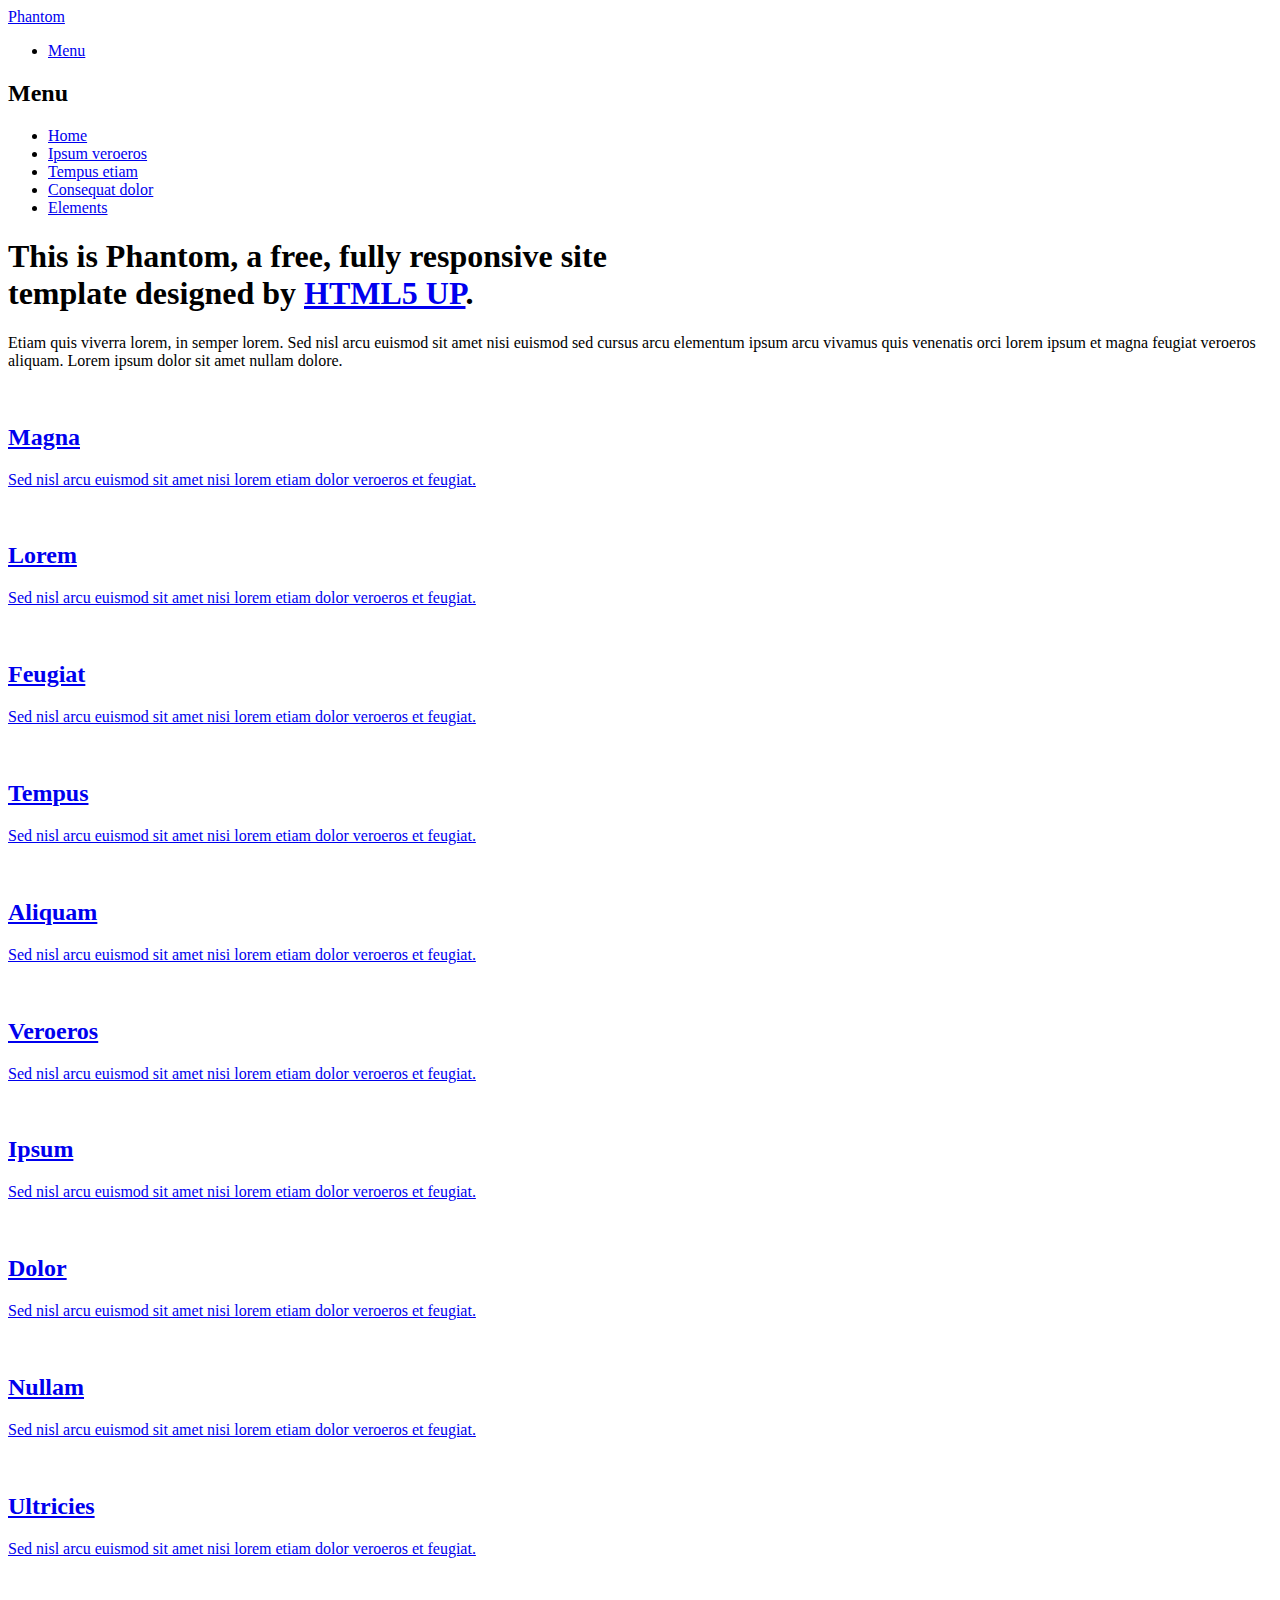
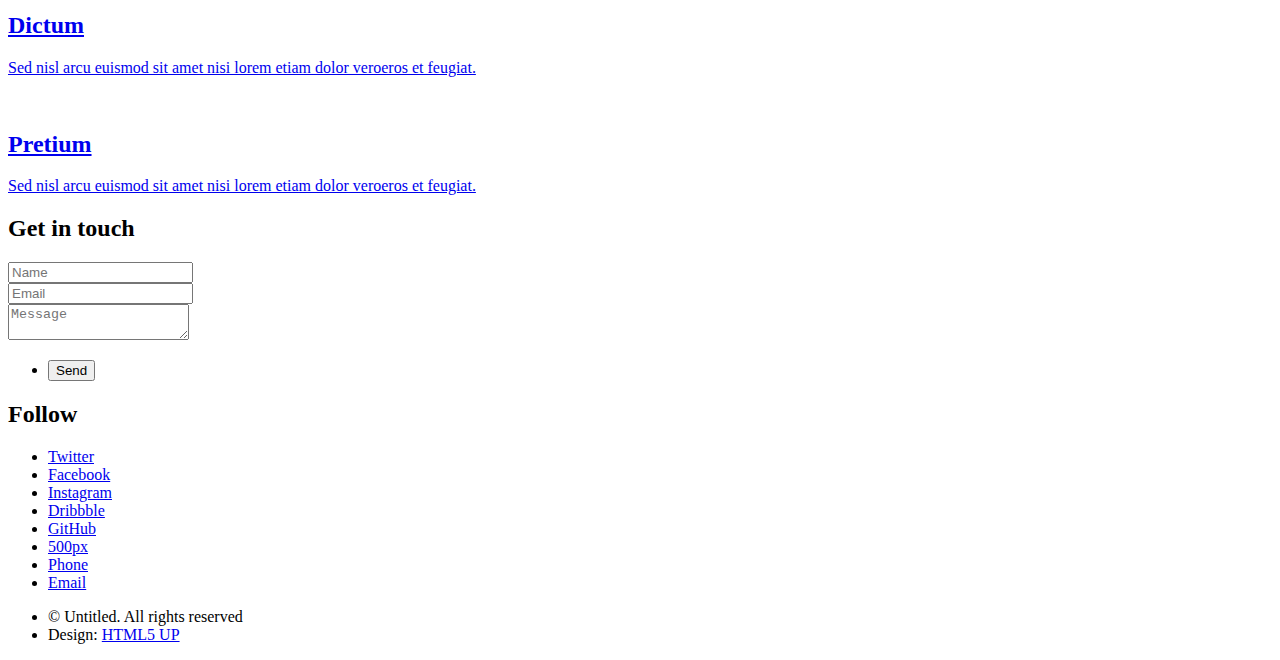
==== index.html @ 6ccb84c1 "Add files via upload" ====
<!DOCTYPE HTML>
<!--
	Phantom by HTML5 UP
	html5up.net | @ajlkn
	Free for personal and commercial use under the CCA 3.0 license (html5up.net/license)
-->
<html>
	<head>
		<title>Phantom by HTML5 UP</title>
		<meta charset="utf-8" />
		<meta name="viewport" content="width=device-width, initial-scale=1, user-scalable=no" />
		<link rel="stylesheet" href="assets/css/main.css" />
		<noscript><link rel="stylesheet" href="assets/css/noscript.css" /></noscript>
	</head>
	<body class="is-preload">
		<!-- Wrapper -->
			<div id="wrapper">

				<!-- Header -->
					<header id="header">
						<div class="inner">

							<!-- Logo -->
								<a href="index.html" class="logo">
									<span class="symbol"><img src="images/logo.svg" alt="" /></span><span class="title">Phantom</span>
								</a>

							<!-- Nav -->
								<nav>
									<ul>
										<li><a href="#menu">Menu</a></li>
									</ul>
								</nav>

						</div>
					</header>

				<!-- Menu -->
					<nav id="menu">
						<h2>Menu</h2>
						<ul>
							<li><a href="index.html">Home</a></li>
							<li><a href="generic.html">Ipsum veroeros</a></li>
							<li><a href="generic.html">Tempus etiam</a></li>
							<li><a href="generic.html">Consequat dolor</a></li>
							<li><a href="elements.html">Elements</a></li>
						</ul>
					</nav>

				<!-- Main -->
					<div id="main">
						<div class="inner">
							<header>
								<h1>This is Phantom, a free, fully responsive site<br />
								template designed by <a href="http://html5up.net">HTML5 UP</a>.</h1>
								<p>Etiam quis viverra lorem, in semper lorem. Sed nisl arcu euismod sit amet nisi euismod sed cursus arcu elementum ipsum arcu vivamus quis venenatis orci lorem ipsum et magna feugiat veroeros aliquam. Lorem ipsum dolor sit amet nullam dolore.</p>
							</header>
							<section class="tiles">
								<article class="style1">
									<span class="image">
										<img src="images/pic01.jpg" alt="" />
									</span>
									<a href="generic.html">
										<h2>Magna</h2>
										<div class="content">
											<p>Sed nisl arcu euismod sit amet nisi lorem etiam dolor veroeros et feugiat.</p>
										</div>
									</a>
								</article>
								<article class="style2">
									<span class="image">
										<img src="images/pic02.jpg" alt="" />
									</span>
									<a href="generic.html">
										<h2>Lorem</h2>
										<div class="content">
											<p>Sed nisl arcu euismod sit amet nisi lorem etiam dolor veroeros et feugiat.</p>
										</div>
									</a>
								</article>
								<article class="style3">
									<span class="image">
										<img src="images/pic03.jpg" alt="" />
									</span>
									<a href="generic.html">
										<h2>Feugiat</h2>
										<div class="content">
											<p>Sed nisl arcu euismod sit amet nisi lorem etiam dolor veroeros et feugiat.</p>
										</div>
									</a>
								</article>
								<article class="style4">
									<span class="image">
										<img src="images/pic04.jpg" alt="" />
									</span>
									<a href="generic.html">
										<h2>Tempus</h2>
										<div class="content">
											<p>Sed nisl arcu euismod sit amet nisi lorem etiam dolor veroeros et feugiat.</p>
										</div>
									</a>
								</article>
								<article class="style5">
									<span class="image">
										<img src="images/pic05.jpg" alt="" />
									</span>
									<a href="generic.html">
										<h2>Aliquam</h2>
										<div class="content">
											<p>Sed nisl arcu euismod sit amet nisi lorem etiam dolor veroeros et feugiat.</p>
										</div>
									</a>
								</article>
								<article class="style6">
									<span class="image">
										<img src="images/pic06.jpg" alt="" />
									</span>
									<a href="generic.html">
										<h2>Veroeros</h2>
										<div class="content">
											<p>Sed nisl arcu euismod sit amet nisi lorem etiam dolor veroeros et feugiat.</p>
										</div>
									</a>
								</article>
								<article class="style2">
									<span class="image">
										<img src="images/pic07.jpg" alt="" />
									</span>
									<a href="generic.html">
										<h2>Ipsum</h2>
										<div class="content">
											<p>Sed nisl arcu euismod sit amet nisi lorem etiam dolor veroeros et feugiat.</p>
										</div>
									</a>
								</article>
								<article class="style3">
									<span class="image">
										<img src="images/pic08.jpg" alt="" />
									</span>
									<a href="generic.html">
										<h2>Dolor</h2>
										<div class="content">
											<p>Sed nisl arcu euismod sit amet nisi lorem etiam dolor veroeros et feugiat.</p>
										</div>
									</a>
								</article>
								<article class="style1">
									<span class="image">
										<img src="images/pic09.jpg" alt="" />
									</span>
									<a href="generic.html">
										<h2>Nullam</h2>
										<div class="content">
											<p>Sed nisl arcu euismod sit amet nisi lorem etiam dolor veroeros et feugiat.</p>
										</div>
									</a>
								</article>
								<article class="style5">
									<span class="image">
										<img src="images/pic10.jpg" alt="" />
									</span>
									<a href="generic.html">
										<h2>Ultricies</h2>
										<div class="content">
											<p>Sed nisl arcu euismod sit amet nisi lorem etiam dolor veroeros et feugiat.</p>
										</div>
									</a>
								</article>
								<article class="style6">
									<span class="image">
										<img src="images/pic11.jpg" alt="" />
									</span>
									<a href="generic.html">
										<h2>Dictum</h2>
										<div class="content">
											<p>Sed nisl arcu euismod sit amet nisi lorem etiam dolor veroeros et feugiat.</p>
										</div>
									</a>
								</article>
								<article class="style4">
									<span class="image">
										<img src="images/pic12.jpg" alt="" />
									</span>
									<a href="generic.html">
										<h2>Pretium</h2>
										<div class="content">
											<p>Sed nisl arcu euismod sit amet nisi lorem etiam dolor veroeros et feugiat.</p>
										</div>
									</a>
								</article>
							</section>
						</div>
					</div>

				<!-- Footer -->
					<footer id="footer">
						<div class="inner">
							<section>
								<h2>Get in touch</h2>
								<form method="post" action="#">
									<div class="fields">
										<div class="field half">
											<input type="text" name="name" id="name" placeholder="Name" />
										</div>
										<div class="field half">
											<input type="email" name="email" id="email" placeholder="Email" />
										</div>
										<div class="field">
											<textarea name="message" id="message" placeholder="Message"></textarea>
										</div>
									</div>
									<ul class="actions">
										<li><input type="submit" value="Send" class="primary" /></li>
									</ul>
								</form>
							</section>
							<section>
								<h2>Follow</h2>
								<ul class="icons">
									<li><a href="#" class="icon brands style2 fa-twitter"><span class="label">Twitter</span></a></li>
									<li><a href="#" class="icon brands style2 fa-facebook-f"><span class="label">Facebook</span></a></li>
									<li><a href="#" class="icon brands style2 fa-instagram"><span class="label">Instagram</span></a></li>
									<li><a href="#" class="icon brands style2 fa-dribbble"><span class="label">Dribbble</span></a></li>
									<li><a href="#" class="icon brands style2 fa-github"><span class="label">GitHub</span></a></li>
									<li><a href="#" class="icon brands style2 fa-500px"><span class="label">500px</span></a></li>
									<li><a href="#" class="icon solid style2 fa-phone"><span class="label">Phone</span></a></li>
									<li><a href="#" class="icon solid style2 fa-envelope"><span class="label">Email</span></a></li>
								</ul>
							</section>
							<ul class="copyright">
								<li>&copy; Untitled. All rights reserved</li><li>Design: <a href="http://html5up.net">HTML5 UP</a></li>
							</ul>
						</div>
					</footer>

			</div>

		<!-- Scripts -->
			<script src="assets/js/jquery.min.js"></script>
			<script src="assets/js/browser.min.js"></script>
			<script src="assets/js/breakpoints.min.js"></script>
			<script src="assets/js/util.js"></script>
			<script src="assets/js/main.js"></script>

	</body>
</html>
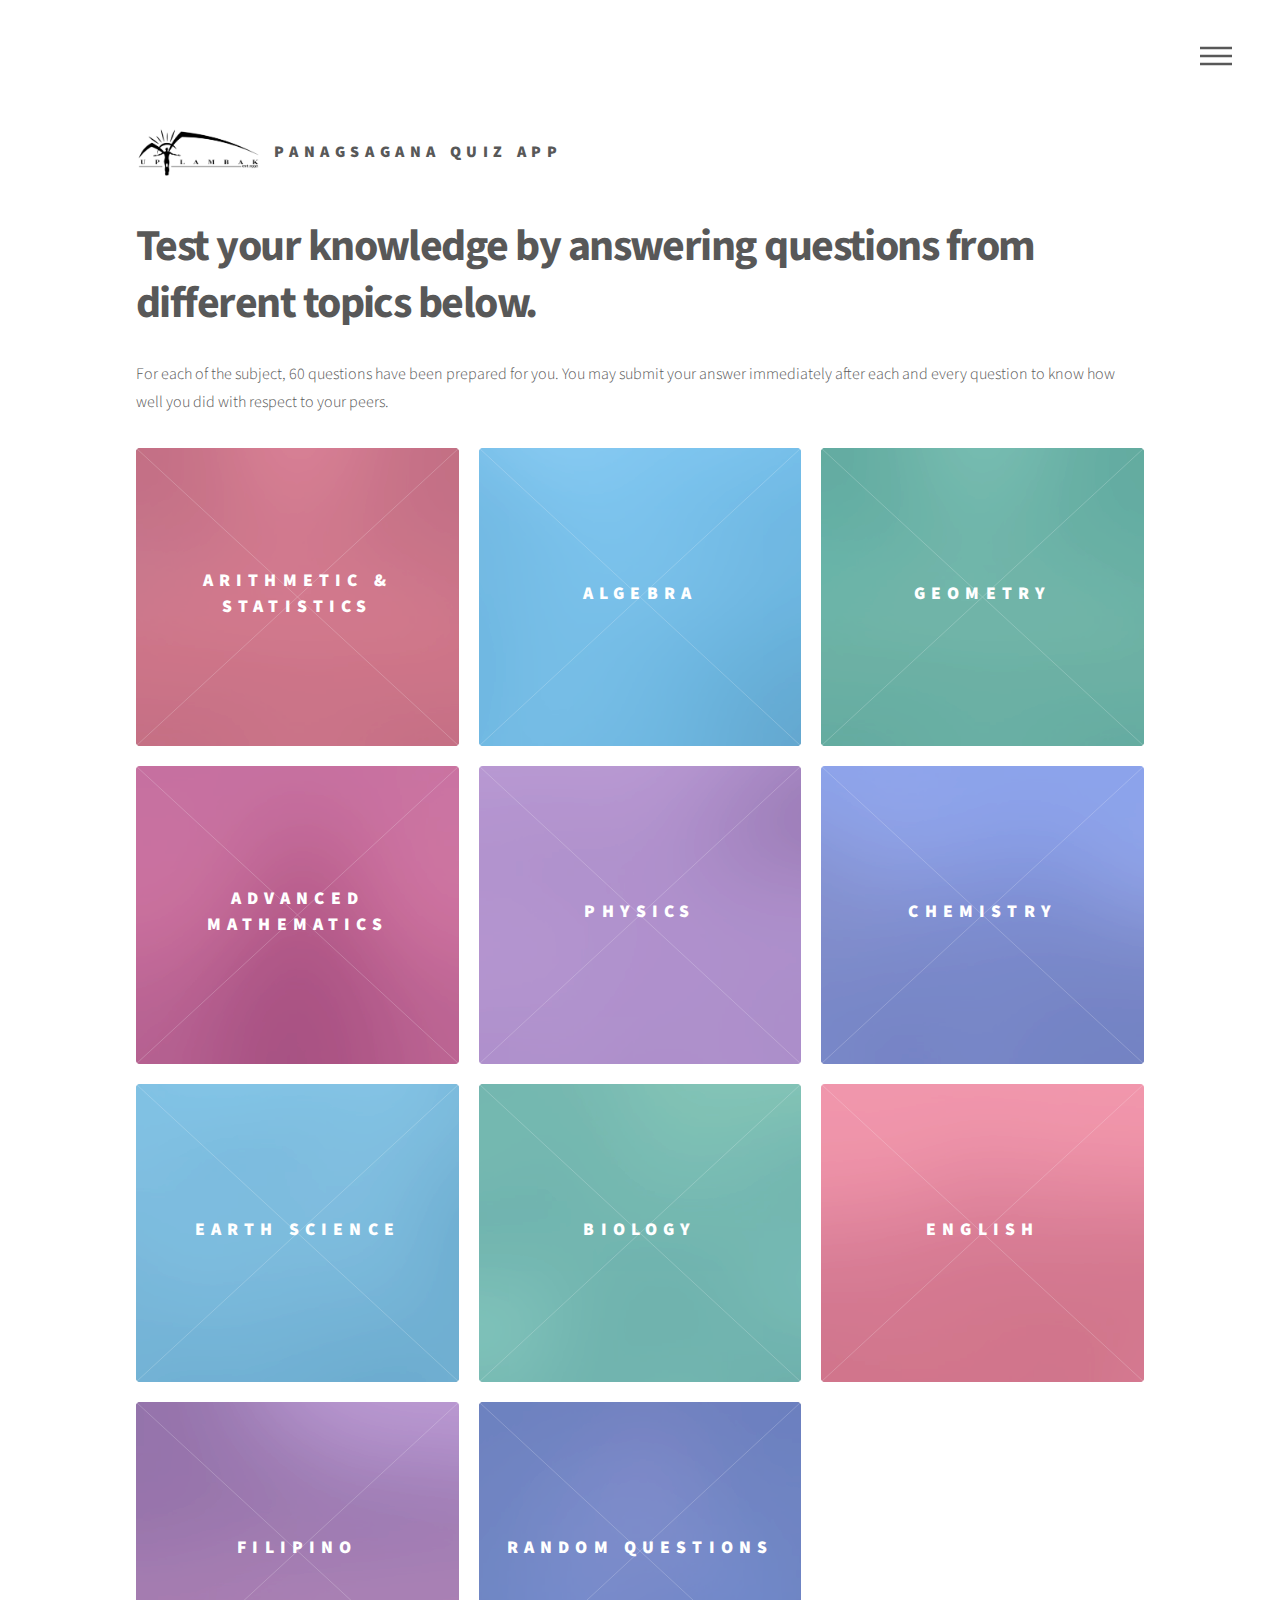
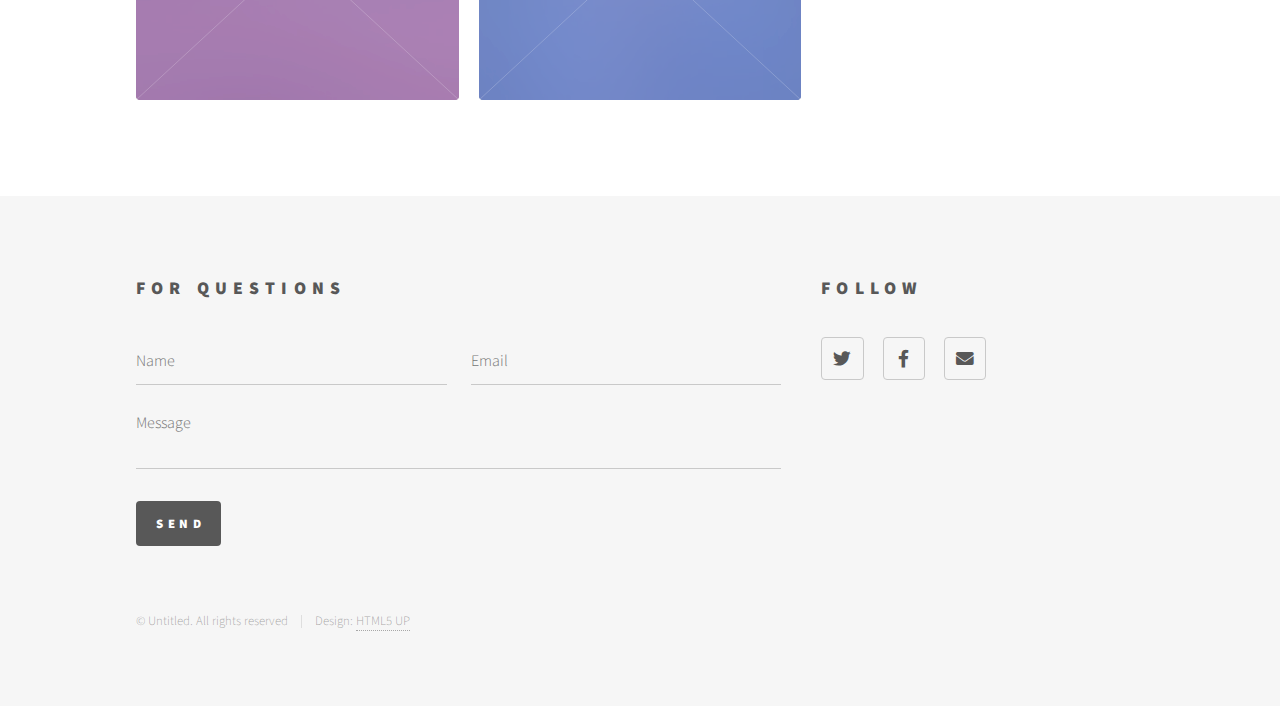
==== commit 71ecc281: "just checking" ====
--- a/index.html
+++ b/index.html
@@ -6,7 +6,7 @@
 -->
 <html>
 	<head>
-		<title>Phantom by HTML5 UP</title>
+		<title>Panagsagana Quiz App</title>
 		<meta charset="utf-8" />
 		<meta name="viewport" content="width=device-width, initial-scale=1, user-scalable=no" />
 		<link rel="stylesheet" href="assets/css/main.css" />
@@ -21,8 +21,8 @@
 						<div class="inner">
 
 							<!-- Logo -->
-								<a href="index.html" class="logo">
-									<span class="symbol"><img src="images/logo.svg" alt="" /></span><span class="title">Phantom</span>
+								<a href="https://www.facebook.com/UPLambak/" class="logo">
+									<span class="symbol"><img src="images/logo.jpg" alt="" /></span><span class="title">Panagsagana Quiz App</span>
 								</a>
 
 							<!-- Nav -->
@@ -51,9 +51,9 @@
 					<div id="main">
 						<div class="inner">
 							<header>
-								<h1>This is Phantom, a free, fully responsive site<br />
-								template designed by <a href="http://html5up.net">HTML5 UP</a>.</h1>
-								<p>Etiam quis viverra lorem, in semper lorem. Sed nisl arcu euismod sit amet nisi euismod sed cursus arcu elementum ipsum arcu vivamus quis venenatis orci lorem ipsum et magna feugiat veroeros aliquam. Lorem ipsum dolor sit amet nullam dolore.</p>
+								<h1>Test your knowledge by answering questions from different topics below.<br />
+								</h1>
+								<p>For each of the subject, 60 questions have been prepared for you. You may submit your answer immediately after each and every question to know how well you did with respect to your peers.</p>
 							</header>
 							<section class="tiles">
 								<article class="style1">
@@ -61,9 +61,9 @@
 										<img src="images/pic01.jpg" alt="" />
 									</span>
 									<a href="generic.html">
-										<h2>Magna</h2>
-										<div class="content">
-											<p>Sed nisl arcu euismod sit amet nisi lorem etiam dolor veroeros et feugiat.</p>
+										<h2>Arithmetic & Statistics</h2>
+										<div class="content">
+											<p>Fractions, Decimals, Measures of Central Tendencies, and more. </p>
 										</div>
 									</a>
 								</article>
@@ -71,8 +71,8 @@
 									<span class="image">
 										<img src="images/pic02.jpg" alt="" />
 									</span>
-									<a href="generic.html">
-										<h2>Lorem</h2>
+									<a href="Quiz/index.html">
+										<h2>Algebra</h2>
 										<div class="content">
 											<p>Sed nisl arcu euismod sit amet nisi lorem etiam dolor veroeros et feugiat.</p>
 										</div>
@@ -83,7 +83,7 @@
 										<img src="images/pic03.jpg" alt="" />
 									</span>
 									<a href="generic.html">
-										<h2>Feugiat</h2>
+										<h2>Geometry</h2>
 										<div class="content">
 											<p>Sed nisl arcu euismod sit amet nisi lorem etiam dolor veroeros et feugiat.</p>
 										</div>
@@ -94,7 +94,7 @@
 										<img src="images/pic04.jpg" alt="" />
 									</span>
 									<a href="generic.html">
-										<h2>Tempus</h2>
+										<h2>Advanced Mathematics</h2>
 										<div class="content">
 											<p>Sed nisl arcu euismod sit amet nisi lorem etiam dolor veroeros et feugiat.</p>
 										</div>
@@ -105,7 +105,7 @@
 										<img src="images/pic05.jpg" alt="" />
 									</span>
 									<a href="generic.html">
-										<h2>Aliquam</h2>
+										<h2>Physics</h2>
 										<div class="content">
 											<p>Sed nisl arcu euismod sit amet nisi lorem etiam dolor veroeros et feugiat.</p>
 										</div>
@@ -116,7 +116,7 @@
 										<img src="images/pic06.jpg" alt="" />
 									</span>
 									<a href="generic.html">
-										<h2>Veroeros</h2>
+										<h2>Chemistry</h2>
 										<div class="content">
 											<p>Sed nisl arcu euismod sit amet nisi lorem etiam dolor veroeros et feugiat.</p>
 										</div>
@@ -127,7 +127,7 @@
 										<img src="images/pic07.jpg" alt="" />
 									</span>
 									<a href="generic.html">
-										<h2>Ipsum</h2>
+										<h2>Earth Science</h2>
 										<div class="content">
 											<p>Sed nisl arcu euismod sit amet nisi lorem etiam dolor veroeros et feugiat.</p>
 										</div>
@@ -138,7 +138,7 @@
 										<img src="images/pic08.jpg" alt="" />
 									</span>
 									<a href="generic.html">
-										<h2>Dolor</h2>
+										<h2>Biology</h2>
 										<div class="content">
 											<p>Sed nisl arcu euismod sit amet nisi lorem etiam dolor veroeros et feugiat.</p>
 										</div>
@@ -149,7 +149,7 @@
 										<img src="images/pic09.jpg" alt="" />
 									</span>
 									<a href="generic.html">
-										<h2>Nullam</h2>
+										<h2>English</h2>
 										<div class="content">
 											<p>Sed nisl arcu euismod sit amet nisi lorem etiam dolor veroeros et feugiat.</p>
 										</div>
@@ -160,7 +160,7 @@
 										<img src="images/pic10.jpg" alt="" />
 									</span>
 									<a href="generic.html">
-										<h2>Ultricies</h2>
+										<h2>Filipino</h2>
 										<div class="content">
 											<p>Sed nisl arcu euismod sit amet nisi lorem etiam dolor veroeros et feugiat.</p>
 										</div>
@@ -171,23 +171,13 @@
 										<img src="images/pic11.jpg" alt="" />
 									</span>
 									<a href="generic.html">
-										<h2>Dictum</h2>
-										<div class="content">
-											<p>Sed nisl arcu euismod sit amet nisi lorem etiam dolor veroeros et feugiat.</p>
-										</div>
-									</a>
-								</article>
-								<article class="style4">
-									<span class="image">
-										<img src="images/pic12.jpg" alt="" />
-									</span>
-									<a href="generic.html">
-										<h2>Pretium</h2>
-										<div class="content">
-											<p>Sed nisl arcu euismod sit amet nisi lorem etiam dolor veroeros et feugiat.</p>
-										</div>
-									</a>
-								</article>
+										<h2>Random Questions</h2>
+										<div class="content">
+											<p>Sed nisl arcu euismod sit amet nisi lorem etiam dolor veroeros et feugiat.</p>
+										</div>
+									</a>
+								</article>
+
 							</section>
 						</div>
 					</div>
@@ -196,7 +186,7 @@
 					<footer id="footer">
 						<div class="inner">
 							<section>
-								<h2>Get in touch</h2>
+								<h2>For questions</h2>
 								<form method="post" action="#">
 									<div class="fields">
 										<div class="field half">
@@ -219,11 +209,6 @@
 								<ul class="icons">
 									<li><a href="#" class="icon brands style2 fa-twitter"><span class="label">Twitter</span></a></li>
 									<li><a href="#" class="icon brands style2 fa-facebook-f"><span class="label">Facebook</span></a></li>
-									<li><a href="#" class="icon brands style2 fa-instagram"><span class="label">Instagram</span></a></li>
-									<li><a href="#" class="icon brands style2 fa-dribbble"><span class="label">Dribbble</span></a></li>
-									<li><a href="#" class="icon brands style2 fa-github"><span class="label">GitHub</span></a></li>
-									<li><a href="#" class="icon brands style2 fa-500px"><span class="label">500px</span></a></li>
-									<li><a href="#" class="icon solid style2 fa-phone"><span class="label">Phone</span></a></li>
 									<li><a href="#" class="icon solid style2 fa-envelope"><span class="label">Email</span></a></li>
 								</ul>
 							</section>
--- a/assets/css/main.css
+++ b/assets/css/main.css
@@ -0,0 +1,3329 @@
+@import url(fontawesome-all.min.css);
+@import url("https://fonts.googleapis.com/css?family=Source+Sans+Pro:300,700,900");
+
+/*
+	Phantom by HTML5 UP
+	html5up.net | @ajlkn
+	Free for personal and commercial use under the CCA 3.0 license (html5up.net/license)
+*/
+
+html, body, div, span, applet, object,
+iframe, h1, h2, h3, h4, h5, h6, p, blockquote,
+pre, a, abbr, acronym, address, big, cite,
+code, del, dfn, em, img, ins, kbd, q, s, samp,
+small, strike, strong, sub, sup, tt, var, b,
+u, i, center, dl, dt, dd, ol, ul, li, fieldset,
+form, label, legend, table, caption, tbody,
+tfoot, thead, tr, th, td, article, aside,
+canvas, details, embed, figure, figcaption,
+footer, header, hgroup, menu, nav, output, ruby,
+section, summary, time, mark, audio, video {
+	margin: 0;
+	padding: 0;
+	border: 0;
+	font-size: 100%;
+	font: inherit;
+	vertical-align: baseline;}
+
+article, aside, details, figcaption, figure,
+footer, header, hgroup, menu, nav, section {
+	display: block;}
+
+body {
+	line-height: 1;
+}
+
+ol, ul {
+	list-style: none;
+}
+
+blockquote, q {
+	quotes: none;
+}
+
+	blockquote:before, blockquote:after, q:before, q:after {
+		content: '';
+		content: none;
+	}
+
+table {
+	border-collapse: collapse;
+	border-spacing: 0;
+}
+
+body {
+	-webkit-text-size-adjust: none;
+}
+
+mark {
+	background-color: transparent;
+	color: inherit;
+}
+
+input::-moz-focus-inner {
+	border: 0;
+	padding: 0;
+}
+
+input, select, textarea {
+	-moz-appearance: none;
+	-webkit-appearance: none;
+	-ms-appearance: none;
+	appearance: none;
+}
+
+/* Basic */
+
+	@-ms-viewport {
+		width: device-width;
+	}
+
+	body {
+		-ms-overflow-style: scrollbar;
+	}
+
+	@media screen and (max-width: 480px) {
+
+		html, body {
+			min-width: 320px;
+		}
+
+	}
+
+	html {
+		box-sizing: border-box;
+	}
+
+	*, *:before, *:after {
+		box-sizing: inherit;
+	}
+
+	body {
+		background: #ffffff;
+	}
+
+		body.is-preload *, body.is-preload *:before, body.is-preload *:after {
+			-moz-animation: none !important;
+			-webkit-animation: none !important;
+			-ms-animation: none !important;
+			animation: none !important;
+			-moz-transition: none !important;
+			-webkit-transition: none !important;
+			-ms-transition: none !important;
+			transition: none !important;
+		}
+
+/* Type */
+
+	body, input, select, textarea {
+		color: #585858;
+		font-family: "Source Sans Pro", Helvetica, sans-serif;
+		font-size: 16pt;
+		font-weight: 300;
+		line-height: 1.75;
+	}
+
+		@media screen and (max-width: 1680px) {
+
+			body, input, select, textarea {
+				font-size: 14pt;
+			}
+
+		}
+
+		@media screen and (max-width: 1280px) {
+
+			body, input, select, textarea {
+				font-size: 12pt;
+			}
+
+		}
+
+	a {
+		-moz-transition: border-bottom-color 0.2s ease, color 0.2s ease;
+		-webkit-transition: border-bottom-color 0.2s ease, color 0.2s ease;
+		-ms-transition: border-bottom-color 0.2s ease, color 0.2s ease;
+		transition: border-bottom-color 0.2s ease, color 0.2s ease;
+		text-decoration: none;
+		color: #585858;
+		border-bottom: dotted 1px rgba(88, 88, 88, 0.5);
+	}
+
+		a:hover {
+			border-bottom-color: transparent;
+			color: #f2849e !important;
+		}
+
+	strong, b {
+		font-weight: 900;
+	}
+
+	em, i {
+		font-style: italic;
+	}
+
+	p {
+		margin: 0 0 2em 0;
+	}
+
+	h1 {
+		font-size: 2.75em;
+		font-weight: 700;
+		line-height: 1.3;
+		margin: 0 0 1em 0;
+		letter-spacing: -0.035em;
+	}
+
+		h1 a {
+			color: inherit;
+		}
+
+		@media screen and (max-width: 736px) {
+
+			h1 {
+				font-size: 2em;
+				margin: 0 0 1em 0;
+			}
+
+		}
+
+		@media screen and (max-width: 360px) {
+
+			h1 {
+				font-size: 1.75em;
+			}
+
+		}
+
+	h2, h3, h4, h5, h6 {
+		font-weight: 900;
+		line-height: 1.5;
+		margin: 0 0 2em 0;
+		text-transform: uppercase;
+		letter-spacing: 0.35em;
+	}
+
+		h2 a, h3 a, h4 a, h5 a, h6 a {
+			color: inherit;
+		}
+
+	h2 {
+		font-size: 1.1em;
+	}
+
+	h3 {
+		font-size: 1em;
+	}
+
+	h4 {
+		font-size: 0.8em;
+	}
+
+	h5 {
+		font-size: 0.8em;
+	}
+
+	h6 {
+		font-size: 0.8em;
+	}
+
+	@media screen and (max-width: 980px) {
+
+		h1 br, h2 br, h3 br, h4 br, h5 br, h6 br {
+			display: none;
+		}
+
+	}
+
+	@media screen and (max-width: 736px) {
+
+		h2 {
+			font-size: 1em;
+		}
+
+		h3 {
+			font-size: 0.8em;
+		}
+
+	}
+
+	sub {
+		font-size: 0.8em;
+		position: relative;
+		top: 0.5em;
+	}
+
+	sup {
+		font-size: 0.8em;
+		position: relative;
+		top: -0.5em;
+	}
+
+	blockquote {
+		border-left: solid 4px #c9c9c9;
+		font-style: italic;
+		margin: 0 0 2em 0;
+		padding: 0.5em 0 0.5em 2em;
+	}
+
+	code {
+		background: rgba(144, 144, 144, 0.075);
+		border-radius: 4px;
+		border: solid 1px #c9c9c9;
+		font-family: "Courier New", monospace;
+		font-size: 0.9em;
+		margin: 0 0.25em;
+		padding: 0.25em 0.65em;
+	}
+
+	pre {
+		-webkit-overflow-scrolling: touch;
+		font-family: "Courier New", monospace;
+		font-size: 0.9em;
+		margin: 0 0 2em 0;
+	}
+
+		pre code {
+			display: block;
+			line-height: 1.75;
+			padding: 1em 1.5em;
+			overflow-x: auto;
+		}
+
+	hr {
+		border: 0;
+		border-bottom: solid 1px #c9c9c9;
+		margin: 2em 0;
+	}
+
+		hr.major {
+			margin: 3em 0;
+		}
+
+	.align-left {
+		text-align: left;
+	}
+
+	.align-center {
+		text-align: center;
+	}
+
+	.align-right {
+		text-align: right;
+	}
+
+/* Row */
+
+	.row {
+		display: flex;
+		flex-wrap: wrap;
+		box-sizing: border-box;
+		align-items: stretch;
+	}
+
+		.row > * {
+			box-sizing: border-box;
+		}
+
+		.row.gtr-uniform > * > :last-child {
+			margin-bottom: 0;
+		}
+
+		.row.aln-left {
+			justify-content: flex-start;
+		}
+
+		.row.aln-center {
+			justify-content: center;
+		}
+
+		.row.aln-right {
+			justify-content: flex-end;
+		}
+
+		.row.aln-top {
+			align-items: flex-start;
+		}
+
+		.row.aln-middle {
+			align-items: center;
+		}
+
+		.row.aln-bottom {
+			align-items: flex-end;
+		}
+
+		.row > .imp {
+			order: -1;
+		}
+
+		.row > .col-1 {
+			width: 8.33333%;
+		}
+
+		.row > .off-1 {
+			margin-left: 8.33333%;
+		}
+
+		.row > .col-2 {
+			width: 16.66667%;
+		}
+
+		.row > .off-2 {
+			margin-left: 16.66667%;
+		}
+
+		.row > .col-3 {
+			width: 25%;
+		}
+
+		.row > .off-3 {
+			margin-left: 25%;
+		}
+
+		.row > .col-4 {
+			width: 33.33333%;
+		}
+
+		.row > .off-4 {
+			margin-left: 33.33333%;
+		}
+
+		.row > .col-5 {
+			width: 41.66667%;
+		}
+
+		.row > .off-5 {
+			margin-left: 41.66667%;
+		}
+
+		.row > .col-6 {
+			width: 50%;
+		}
+
+		.row > .off-6 {
+			margin-left: 50%;
+		}
+
+		.row > .col-7 {
+			width: 58.33333%;
+		}
+
+		.row > .off-7 {
+			margin-left: 58.33333%;
+		}
+
+		.row > .col-8 {
+			width: 66.66667%;
+		}
+
+		.row > .off-8 {
+			margin-left: 66.66667%;
+		}
+
+		.row > .col-9 {
+			width: 75%;
+		}
+
+		.row > .off-9 {
+			margin-left: 75%;
+		}
+
+		.row > .col-10 {
+			width: 83.33333%;
+		}
+
+		.row > .off-10 {
+			margin-left: 83.33333%;
+		}
+
+		.row > .col-11 {
+			width: 91.66667%;
+		}
+
+		.row > .off-11 {
+			margin-left: 91.66667%;
+		}
+
+		.row > .col-12 {
+			width: 100%;
+		}
+
+		.row > .off-12 {
+			margin-left: 100%;
+		}
+
+		.row.gtr-0 {
+			margin-top: 0;
+			margin-left: 0em;
+		}
+
+			.row.gtr-0 > * {
+				padding: 0 0 0 0em;
+			}
+
+			.row.gtr-0.gtr-uniform {
+				margin-top: 0em;
+			}
+
+				.row.gtr-0.gtr-uniform > * {
+					padding-top: 0em;
+				}
+
+		.row.gtr-25 {
+			margin-top: 0;
+			margin-left: -0.5em;
+		}
+
+			.row.gtr-25 > * {
+				padding: 0 0 0 0.5em;
+			}
+
+			.row.gtr-25.gtr-uniform {
+				margin-top: -0.5em;
+			}
+
+				.row.gtr-25.gtr-uniform > * {
+					padding-top: 0.5em;
+				}
+
+		.row.gtr-50 {
+			margin-top: 0;
+			margin-left: -1em;
+		}
+
+			.row.gtr-50 > * {
+				padding: 0 0 0 1em;
+			}
+
+			.row.gtr-50.gtr-uniform {
+				margin-top: -1em;
+			}
+
+				.row.gtr-50.gtr-uniform > * {
+					padding-top: 1em;
+				}
+
+		.row {
+			margin-top: 0;
+			margin-left: -2em;
+		}
+
+			.row > * {
+				padding: 0 0 0 2em;
+			}
+
+			.row.gtr-uniform {
+				margin-top: -2em;
+			}
+
+				.row.gtr-uniform > * {
+					padding-top: 2em;
+				}
+
+		.row.gtr-150 {
+			margin-top: 0;
+			margin-left: -3em;
+		}
+
+			.row.gtr-150 > * {
+				padding: 0 0 0 3em;
+			}
+
+			.row.gtr-150.gtr-uniform {
+				margin-top: -3em;
+			}
+
+				.row.gtr-150.gtr-uniform > * {
+					padding-top: 3em;
+				}
+
+		.row.gtr-200 {
+			margin-top: 0;
+			margin-left: -4em;
+		}
+
+			.row.gtr-200 > * {
+				padding: 0 0 0 4em;
+			}
+
+			.row.gtr-200.gtr-uniform {
+				margin-top: -4em;
+			}
+
+				.row.gtr-200.gtr-uniform > * {
+					padding-top: 4em;
+				}
+
+		@media screen and (max-width: 1680px) {
+
+			.row {
+				display: flex;
+				flex-wrap: wrap;
+				box-sizing: border-box;
+				align-items: stretch;
+			}
+
+				.row > * {
+					box-sizing: border-box;
+				}
+
+				.row.gtr-uniform > * > :last-child {
+					margin-bottom: 0;
+				}
+
+				.row.aln-left {
+					justify-content: flex-start;
+				}
+
+				.row.aln-center {
+					justify-content: center;
+				}
+
+				.row.aln-right {
+					justify-content: flex-end;
+				}
+
+				.row.aln-top {
+					align-items: flex-start;
+				}
+
+				.row.aln-middle {
+					align-items: center;
+				}
+
+				.row.aln-bottom {
+					align-items: flex-end;
+				}
+
+				.row > .imp-xlarge {
+					order: -1;
+				}
+
+				.row > .col-1-xlarge {
+					width: 8.33333%;
+				}
+
+				.row > .off-1-xlarge {
+					margin-left: 8.33333%;
+				}
+
+				.row > .col-2-xlarge {
+					width: 16.66667%;
+				}
+
+				.row > .off-2-xlarge {
+					margin-left: 16.66667%;
+				}
+
+				.row > .col-3-xlarge {
+					width: 25%;
+				}
+
+				.row > .off-3-xlarge {
+					margin-left: 25%;
+				}
+
+				.row > .col-4-xlarge {
+					width: 33.33333%;
+				}
+
+				.row > .off-4-xlarge {
+					margin-left: 33.33333%;
+				}
+
+				.row > .col-5-xlarge {
+					width: 41.66667%;
+				}
+
+				.row > .off-5-xlarge {
+					margin-left: 41.66667%;
+				}
+
+				.row > .col-6-xlarge {
+					width: 50%;
+				}
+
+				.row > .off-6-xlarge {
+					margin-left: 50%;
+				}
+
+				.row > .col-7-xlarge {
+					width: 58.33333%;
+				}
+
+				.row > .off-7-xlarge {
+					margin-left: 58.33333%;
+				}
+
+				.row > .col-8-xlarge {
+					width: 66.66667%;
+				}
+
+				.row > .off-8-xlarge {
+					margin-left: 66.66667%;
+				}
+
+				.row > .col-9-xlarge {
+					width: 75%;
+				}
+
+				.row > .off-9-xlarge {
+					margin-left: 75%;
+				}
+
+				.row > .col-10-xlarge {
+					width: 83.33333%;
+				}
+
+				.row > .off-10-xlarge {
+					margin-left: 83.33333%;
+				}
+
+				.row > .col-11-xlarge {
+					width: 91.66667%;
+				}
+
+				.row > .off-11-xlarge {
+					margin-left: 91.66667%;
+				}
+
+				.row > .col-12-xlarge {
+					width: 100%;
+				}
+
+				.row > .off-12-xlarge {
+					margin-left: 100%;
+				}
+
+				.row.gtr-0 {
+					margin-top: 0;
+					margin-left: 0em;
+				}
+
+					.row.gtr-0 > * {
+						padding: 0 0 0 0em;
+					}
+
+					.row.gtr-0.gtr-uniform {
+						margin-top: 0em;
+					}
+
+						.row.gtr-0.gtr-uniform > * {
+							padding-top: 0em;
+						}
+
+				.row.gtr-25 {
+					margin-top: 0;
+					margin-left: -0.5em;
+				}
+
+					.row.gtr-25 > * {
+						padding: 0 0 0 0.5em;
+					}
+
+					.row.gtr-25.gtr-uniform {
+						margin-top: -0.5em;
+					}
+
+						.row.gtr-25.gtr-uniform > * {
+							padding-top: 0.5em;
+						}
+
+				.row.gtr-50 {
+					margin-top: 0;
+					margin-left: -1em;
+				}
+
+					.row.gtr-50 > * {
+						padding: 0 0 0 1em;
+					}
+
+					.row.gtr-50.gtr-uniform {
+						margin-top: -1em;
+					}
+
+						.row.gtr-50.gtr-uniform > * {
+							padding-top: 1em;
+						}
+
+				.row {
+					margin-top: 0;
+					margin-left: -2em;
+				}
+
+					.row > * {
+						padding: 0 0 0 2em;
+					}
+
+					.row.gtr-uniform {
+						margin-top: -2em;
+					}
+
+						.row.gtr-uniform > * {
+							padding-top: 2em;
+						}
+
+				.row.gtr-150 {
+					margin-top: 0;
+					margin-left: -3em;
+				}
+
+					.row.gtr-150 > * {
+						padding: 0 0 0 3em;
+					}
+
+					.row.gtr-150.gtr-uniform {
+						margin-top: -3em;
+					}
+
+						.row.gtr-150.gtr-uniform > * {
+							padding-top: 3em;
+						}
+
+				.row.gtr-200 {
+					margin-top: 0;
+					margin-left: -4em;
+				}
+
+					.row.gtr-200 > * {
+						padding: 0 0 0 4em;
+					}
+
+					.row.gtr-200.gtr-uniform {
+						margin-top: -4em;
+					}
+
+						.row.gtr-200.gtr-uniform > * {
+							padding-top: 4em;
+						}
+
+		}
+
+		@media screen and (max-width: 1280px) {
+
+			.row {
+				display: flex;
+				flex-wrap: wrap;
+				box-sizing: border-box;
+				align-items: stretch;
+			}
+
+				.row > * {
+					box-sizing: border-box;
+				}
+
+				.row.gtr-uniform > * > :last-child {
+					margin-bottom: 0;
+				}
+
+				.row.aln-left {
+					justify-content: flex-start;
+				}
+
+				.row.aln-center {
+					justify-content: center;
+				}
+
+				.row.aln-right {
+					justify-content: flex-end;
+				}
+
+				.row.aln-top {
+					align-items: flex-start;
+				}
+
+				.row.aln-middle {
+					align-items: center;
+				}
+
+				.row.aln-bottom {
+					align-items: flex-end;
+				}
+
+				.row > .imp-large {
+					order: -1;
+				}
+
+				.row > .col-1-large {
+					width: 8.33333%;
+				}
+
+				.row > .off-1-large {
+					margin-left: 8.33333%;
+				}
+
+				.row > .col-2-large {
+					width: 16.66667%;
+				}
+
+				.row > .off-2-large {
+					margin-left: 16.66667%;
+				}
+
+				.row > .col-3-large {
+					width: 25%;
+				}
+
+				.row > .off-3-large {
+					margin-left: 25%;
+				}
+
+				.row > .col-4-large {
+					width: 33.33333%;
+				}
+
+				.row > .off-4-large {
+					margin-left: 33.33333%;
+				}
+
+				.row > .col-5-large {
+					width: 41.66667%;
+				}
+
+				.row > .off-5-large {
+					margin-left: 41.66667%;
+				}
+
+				.row > .col-6-large {
+					width: 50%;
+				}
+
+				.row > .off-6-large {
+					margin-left: 50%;
+				}
+
+				.row > .col-7-large {
+					width: 58.33333%;
+				}
+
+				.row > .off-7-large {
+					margin-left: 58.33333%;
+				}
+
+				.row > .col-8-large {
+					width: 66.66667%;
+				}
+
+				.row > .off-8-large {
+					margin-left: 66.66667%;
+				}
+
+				.row > .col-9-large {
+					width: 75%;
+				}
+
+				.row > .off-9-large {
+					margin-left: 75%;
+				}
+
+				.row > .col-10-large {
+					width: 83.33333%;
+				}
+
+				.row > .off-10-large {
+					margin-left: 83.33333%;
+				}
+
+				.row > .col-11-large {
+					width: 91.66667%;
+				}
+
+				.row > .off-11-large {
+					margin-left: 91.66667%;
+				}
+
+				.row > .col-12-large {
+					width: 100%;
+				}
+
+				.row > .off-12-large {
+					margin-left: 100%;
+				}
+
+				.row.gtr-0 {
+					margin-top: 0;
+					margin-left: 0em;
+				}
+
+					.row.gtr-0 > * {
+						padding: 0 0 0 0em;
+					}
+
+					.row.gtr-0.gtr-uniform {
+						margin-top: 0em;
+					}
+
+						.row.gtr-0.gtr-uniform > * {
+							padding-top: 0em;
+						}
+
+				.row.gtr-25 {
+					margin-top: 0;
+					margin-left: -0.5em;
+				}
+
+					.row.gtr-25 > * {
+						padding: 0 0 0 0.5em;
+					}
+
+					.row.gtr-25.gtr-uniform {
+						margin-top: -0.5em;
+					}
+
+						.row.gtr-25.gtr-uniform > * {
+							padding-top: 0.5em;
+						}
+
+				.row.gtr-50 {
+					margin-top: 0;
+					margin-left: -1em;
+				}
+
+					.row.gtr-50 > * {
+						padding: 0 0 0 1em;
+					}
+
+					.row.gtr-50.gtr-uniform {
+						margin-top: -1em;
+					}
+
+						.row.gtr-50.gtr-uniform > * {
+							padding-top: 1em;
+						}
+
+				.row {
+					margin-top: 0;
+					margin-left: -2em;
+				}
+
+					.row > * {
+						padding: 0 0 0 2em;
+					}
+
+					.row.gtr-uniform {
+						margin-top: -2em;
+					}
+
+						.row.gtr-uniform > * {
+							padding-top: 2em;
+						}
+
+				.row.gtr-150 {
+					margin-top: 0;
+					margin-left: -3em;
+				}
+
+					.row.gtr-150 > * {
+						padding: 0 0 0 3em;
+					}
+
+					.row.gtr-150.gtr-uniform {
+						margin-top: -3em;
+					}
+
+						.row.gtr-150.gtr-uniform > * {
+							padding-top: 3em;
+						}
+
+				.row.gtr-200 {
+					margin-top: 0;
+					margin-left: -4em;
+				}
+
+					.row.gtr-200 > * {
+						padding: 0 0 0 4em;
+					}
+
+					.row.gtr-200.gtr-uniform {
+						margin-top: -4em;
+					}
+
+						.row.gtr-200.gtr-uniform > * {
+							padding-top: 4em;
+						}
+
+		}
+
+		@media screen and (max-width: 980px) {
+
+			.row {
+				display: flex;
+				flex-wrap: wrap;
+				box-sizing: border-box;
+				align-items: stretch;
+			}
+
+				.row > * {
+					box-sizing: border-box;
+				}
+
+				.row.gtr-uniform > * > :last-child {
+					margin-bottom: 0;
+				}
+
+				.row.aln-left {
+					justify-content: flex-start;
+				}
+
+				.row.aln-center {
+					justify-content: center;
+				}
+
+				.row.aln-right {
+					justify-content: flex-end;
+				}
+
+				.row.aln-top {
+					align-items: flex-start;
+				}
+
+				.row.aln-middle {
+					align-items: center;
+				}
+
+				.row.aln-bottom {
+					align-items: flex-end;
+				}
+
+				.row > .imp-medium {
+					order: -1;
+				}
+
+				.row > .col-1-medium {
+					width: 8.33333%;
+				}
+
+				.row > .off-1-medium {
+					margin-left: 8.33333%;
+				}
+
+				.row > .col-2-medium {
+					width: 16.66667%;
+				}
+
+				.row > .off-2-medium {
+					margin-left: 16.66667%;
+				}
+
+				.row > .col-3-medium {
+					width: 25%;
+				}
+
+				.row > .off-3-medium {
+					margin-left: 25%;
+				}
+
+				.row > .col-4-medium {
+					width: 33.33333%;
+				}
+
+				.row > .off-4-medium {
+					margin-left: 33.33333%;
+				}
+
+				.row > .col-5-medium {
+					width: 41.66667%;
+				}
+
+				.row > .off-5-medium {
+					margin-left: 41.66667%;
+				}
+
+				.row > .col-6-medium {
+					width: 50%;
+				}
+
+				.row > .off-6-medium {
+					margin-left: 50%;
+				}
+
+				.row > .col-7-medium {
+					width: 58.33333%;
+				}
+
+				.row > .off-7-medium {
+					margin-left: 58.33333%;
+				}
+
+				.row > .col-8-medium {
+					width: 66.66667%;
+				}
+
+				.row > .off-8-medium {
+					margin-left: 66.66667%;
+				}
+
+				.row > .col-9-medium {
+					width: 75%;
+				}
+
+				.row > .off-9-medium {
+					margin-left: 75%;
+				}
+
+				.row > .col-10-medium {
+					width: 83.33333%;
+				}
+
+				.row > .off-10-medium {
+					margin-left: 83.33333%;
+				}
+
+				.row > .col-11-medium {
+					width: 91.66667%;
+				}
+
+				.row > .off-11-medium {
+					margin-left: 91.66667%;
+				}
+
+				.row > .col-12-medium {
+					width: 100%;
+				}
+
+				.row > .off-12-medium {
+					margin-left: 100%;
+				}
+
+				.row.gtr-0 {
+					margin-top: 0;
+					margin-left: 0em;
+				}
+
+					.row.gtr-0 > * {
+						padding: 0 0 0 0em;
+					}
+
+					.row.gtr-0.gtr-uniform {
+						margin-top: 0em;
+					}
+
+						.row.gtr-0.gtr-uniform > * {
+							padding-top: 0em;
+						}
+
+				.row.gtr-25 {
+					margin-top: 0;
+					margin-left: -0.375em;
+				}
+
+					.row.gtr-25 > * {
+						padding: 0 0 0 0.375em;
+					}
+
+					.row.gtr-25.gtr-uniform {
+						margin-top: -0.375em;
+					}
+
+						.row.gtr-25.gtr-uniform > * {
+							padding-top: 0.375em;
+						}
+
+				.row.gtr-50 {
+					margin-top: 0;
+					margin-left: -0.75em;
+				}
+
+					.row.gtr-50 > * {
+						padding: 0 0 0 0.75em;
+					}
+
+					.row.gtr-50.gtr-uniform {
+						margin-top: -0.75em;
+					}
+
+						.row.gtr-50.gtr-uniform > * {
+							padding-top: 0.75em;
+						}
+
+				.row {
+					margin-top: 0;
+					margin-left: -1.5em;
+				}
+
+					.row > * {
+						padding: 0 0 0 1.5em;
+					}
+
+					.row.gtr-uniform {
+						margin-top: -1.5em;
+					}
+
+						.row.gtr-uniform > * {
+							padding-top: 1.5em;
+						}
+
+				.row.gtr-150 {
+					margin-top: 0;
+					margin-left: -2.25em;
+				}
+
+					.row.gtr-150 > * {
+						padding: 0 0 0 2.25em;
+					}
+
+					.row.gtr-150.gtr-uniform {
+						margin-top: -2.25em;
+					}
+
+						.row.gtr-150.gtr-uniform > * {
+							padding-top: 2.25em;
+						}
+
+				.row.gtr-200 {
+					margin-top: 0;
+					margin-left: -3em;
+				}
+
+					.row.gtr-200 > * {
+						padding: 0 0 0 3em;
+					}
+
+					.row.gtr-200.gtr-uniform {
+						margin-top: -3em;
+					}
+
+						.row.gtr-200.gtr-uniform > * {
+							padding-top: 3em;
+						}
+
+		}
+
+		@media screen and (max-width: 736px) {
+
+			.row {
+				display: flex;
+				flex-wrap: wrap;
+				box-sizing: border-box;
+				align-items: stretch;
+			}
+
+				.row > * {
+					box-sizing: border-box;
+				}
+
+				.row.gtr-uniform > * > :last-child {
+					margin-bottom: 0;
+				}
+
+				.row.aln-left {
+					justify-content: flex-start;
+				}
+
+				.row.aln-center {
+					justify-content: center;
+				}
+
+				.row.aln-right {
+					justify-content: flex-end;
+				}
+
+				.row.aln-top {
+					align-items: flex-start;
+				}
+
+				.row.aln-middle {
+					align-items: center;
+				}
+
+				.row.aln-bottom {
+					align-items: flex-end;
+				}
+
+				.row > .imp-small {
+					order: -1;
+				}
+
+				.row > .col-1-small {
+					width: 8.33333%;
+				}
+
+				.row > .off-1-small {
+					margin-left: 8.33333%;
+				}
+
+				.row > .col-2-small {
+					width: 16.66667%;
+				}
+
+				.row > .off-2-small {
+					margin-left: 16.66667%;
+				}
+
+				.row > .col-3-small {
+					width: 25%;
+				}
+
+				.row > .off-3-small {
+					margin-left: 25%;
+				}
+
+				.row > .col-4-small {
+					width: 33.33333%;
+				}
+
+				.row > .off-4-small {
+					margin-left: 33.33333%;
+				}
+
+				.row > .col-5-small {
+					width: 41.66667%;
+				}
+
+				.row > .off-5-small {
+					margin-left: 41.66667%;
+				}
+
+				.row > .col-6-small {
+					width: 50%;
+				}
+
+				.row > .off-6-small {
+					margin-left: 50%;
+				}
+
+				.row > .col-7-small {
+					width: 58.33333%;
+				}
+
+				.row > .off-7-small {
+					margin-left: 58.33333%;
+				}
+
+				.row > .col-8-small {
+					width: 66.66667%;
+				}
+
+				.row > .off-8-small {
+					margin-left: 66.66667%;
+				}
+
+				.row > .col-9-small {
+					width: 75%;
+				}
+
+				.row > .off-9-small {
+					margin-left: 75%;
+				}
+
+				.row > .col-10-small {
+					width: 83.33333%;
+				}
+
+				.row > .off-10-small {
+					margin-left: 83.33333%;
+				}
+
+				.row > .col-11-small {
+					width: 91.66667%;
+				}
+
+				.row > .off-11-small {
+					margin-left: 91.66667%;
+				}
+
+				.row > .col-12-small {
+					width: 100%;
+				}
+
+				.row > .off-12-small {
+					margin-left: 100%;
+				}
+
+				.row.gtr-0 {
+					margin-top: 0;
+					margin-left: 0em;
+				}
+
+					.row.gtr-0 > * {
+						padding: 0 0 0 0em;
+					}
+
+					.row.gtr-0.gtr-uniform {
+						margin-top: 0em;
+					}
+
+						.row.gtr-0.gtr-uniform > * {
+							padding-top: 0em;
+						}
+
+				.row.gtr-25 {
+					margin-top: 0;
+					margin-left: -0.25em;
+				}
+
+					.row.gtr-25 > * {
+						padding: 0 0 0 0.25em;
+					}
+
+					.row.gtr-25.gtr-uniform {
+						margin-top: -0.25em;
+					}
+
+						.row.gtr-25.gtr-uniform > * {
+							padding-top: 0.25em;
+						}
+
+				.row.gtr-50 {
+					margin-top: 0;
+					margin-left: -0.5em;
+				}
+
+					.row.gtr-50 > * {
+						padding: 0 0 0 0.5em;
+					}
+
+					.row.gtr-50.gtr-uniform {
+						margin-top: -0.5em;
+					}
+
+						.row.gtr-50.gtr-uniform > * {
+							padding-top: 0.5em;
+						}
+
+				.row {
+					margin-top: 0;
+					margin-left: -1em;
+				}
+
+					.row > * {
+						padding: 0 0 0 1em;
+					}
+
+					.row.gtr-uniform {
+						margin-top: -1em;
+					}
+
+						.row.gtr-uniform > * {
+							padding-top: 1em;
+						}
+
+				.row.gtr-150 {
+					margin-top: 0;
+					margin-left: -1.5em;
+				}
+
+					.row.gtr-150 > * {
+						padding: 0 0 0 1.5em;
+					}
+
+					.row.gtr-150.gtr-uniform {
+						margin-top: -1.5em;
+					}
+
+						.row.gtr-150.gtr-uniform > * {
+							padding-top: 1.5em;
+						}
+
+				.row.gtr-200 {
+					margin-top: 0;
+					margin-left: -2em;
+				}
+
+					.row.gtr-200 > * {
+						padding: 0 0 0 2em;
+					}
+
+					.row.gtr-200.gtr-uniform {
+						margin-top: -2em;
+					}
+
+						.row.gtr-200.gtr-uniform > * {
+							padding-top: 2em;
+						}
+
+		}
+
+		@media screen and (max-width: 480px) {
+
+			.row {
+				display: flex;
+				flex-wrap: wrap;
+				box-sizing: border-box;
+				align-items: stretch;
+			}
+
+				.row > * {
+					box-sizing: border-box;
+				}
+
+				.row.gtr-uniform > * > :last-child {
+					margin-bottom: 0;
+				}
+
+				.row.aln-left {
+					justify-content: flex-start;
+				}
+
+				.row.aln-center {
+					justify-content: center;
+				}
+
+				.row.aln-right {
+					justify-content: flex-end;
+				}
+
+				.row.aln-top {
+					align-items: flex-start;
+				}
+
+				.row.aln-middle {
+					align-items: center;
+				}
+
+				.row.aln-bottom {
+					align-items: flex-end;
+				}
+
+				.row > .imp-xsmall {
+					order: -1;
+				}
+
+				.row > .col-1-xsmall {
+					width: 8.33333%;
+				}
+
+				.row > .off-1-xsmall {
+					margin-left: 8.33333%;
+				}
+
+				.row > .col-2-xsmall {
+					width: 16.66667%;
+				}
+
+				.row > .off-2-xsmall {
+					margin-left: 16.66667%;
+				}
+
+				.row > .col-3-xsmall {
+					width: 25%;
+				}
+
+				.row > .off-3-xsmall {
+					margin-left: 25%;
+				}
+
+				.row > .col-4-xsmall {
+					width: 33.33333%;
+				}
+
+				.row > .off-4-xsmall {
+					margin-left: 33.33333%;
+				}
+
+				.row > .col-5-xsmall {
+					width: 41.66667%;
+				}
+
+				.row > .off-5-xsmall {
+					margin-left: 41.66667%;
+				}
+
+				.row > .col-6-xsmall {
+					width: 50%;
+				}
+
+				.row > .off-6-xsmall {
+					margin-left: 50%;
+				}
+
+				.row > .col-7-xsmall {
+					width: 58.33333%;
+				}
+
+				.row > .off-7-xsmall {
+					margin-left: 58.33333%;
+				}
+
+				.row > .col-8-xsmall {
+					width: 66.66667%;
+				}
+
+				.row > .off-8-xsmall {
+					margin-left: 66.66667%;
+				}
+
+				.row > .col-9-xsmall {
+					width: 75%;
+				}
+
+				.row > .off-9-xsmall {
+					margin-left: 75%;
+				}
+
+				.row > .col-10-xsmall {
+					width: 83.33333%;
+				}
+
+				.row > .off-10-xsmall {
+					margin-left: 83.33333%;
+				}
+
+				.row > .col-11-xsmall {
+					width: 91.66667%;
+				}
+
+				.row > .off-11-xsmall {
+					margin-left: 91.66667%;
+				}
+
+				.row > .col-12-xsmall {
+					width: 100%;
+				}
+
+				.row > .off-12-xsmall {
+					margin-left: 100%;
+				}
+
+				.row.gtr-0 {
+					margin-top: 0;
+					margin-left: 0em;
+				}
+
+					.row.gtr-0 > * {
+						padding: 0 0 0 0em;
+					}
+
+					.row.gtr-0.gtr-uniform {
+						margin-top: 0em;
+					}
+
+						.row.gtr-0.gtr-uniform > * {
+							padding-top: 0em;
+						}
+
+				.row.gtr-25 {
+					margin-top: 0;
+					margin-left: -0.25em;
+				}
+
+					.row.gtr-25 > * {
+						padding: 0 0 0 0.25em;
+					}
+
+					.row.gtr-25.gtr-uniform {
+						margin-top: -0.25em;
+					}
+
+						.row.gtr-25.gtr-uniform > * {
+							padding-top: 0.25em;
+						}
+
+				.row.gtr-50 {
+					margin-top: 0;
+					margin-left: -0.5em;
+				}
+
+					.row.gtr-50 > * {
+						padding: 0 0 0 0.5em;
+					}
+
+					.row.gtr-50.gtr-uniform {
+						margin-top: -0.5em;
+					}
+
+						.row.gtr-50.gtr-uniform > * {
+							padding-top: 0.5em;
+						}
+
+				.row {
+					margin-top: 0;
+					margin-left: -1em;
+				}
+
+					.row > * {
+						padding: 0 0 0 1em;
+					}
+
+					.row.gtr-uniform {
+						margin-top: -1em;
+					}
+
+						.row.gtr-uniform > * {
+							padding-top: 1em;
+						}
+
+				.row.gtr-150 {
+					margin-top: 0;
+					margin-left: -1.5em;
+				}
+
+					.row.gtr-150 > * {
+						padding: 0 0 0 1.5em;
+					}
+
+					.row.gtr-150.gtr-uniform {
+						margin-top: -1.5em;
+					}
+
+						.row.gtr-150.gtr-uniform > * {
+							padding-top: 1.5em;
+						}
+
+				.row.gtr-200 {
+					margin-top: 0;
+					margin-left: -2em;
+				}
+
+					.row.gtr-200 > * {
+						padding: 0 0 0 2em;
+					}
+
+					.row.gtr-200.gtr-uniform {
+						margin-top: -2em;
+					}
+
+						.row.gtr-200.gtr-uniform > * {
+							padding-top: 2em;
+						}
+
+		}
+
+/* Section/Article */
+
+	section.special, article.special {
+		text-align: center;
+	}
+
+	header p {
+		margin-top: -1em;
+	}
+
+	@media screen and (max-width: 736px) {
+
+		header p {
+			margin-top: 0;
+		}
+
+	}
+
+/* Icon */
+
+	.icon {
+		text-decoration: none;
+		border-bottom: none;
+		position: relative;
+	}
+
+		.icon:before {
+			-moz-osx-font-smoothing: grayscale;
+			-webkit-font-smoothing: antialiased;
+			display: inline-block;
+			font-style: normal;
+			font-variant: normal;
+			text-rendering: auto;
+			line-height: 1;
+			text-transform: none !important;
+			font-family: 'Font Awesome 5 Free';
+			font-weight: 400;
+		}
+
+		.icon > .label {
+			display: none;
+		}
+
+		.icon:before {
+			line-height: inherit;
+		}
+
+		.icon.solid:before {
+			font-weight: 900;
+		}
+
+		.icon.brands:before {
+			font-family: 'Font Awesome 5 Brands';
+		}
+
+		.icon.style2 {
+			-moz-transition: background-color 0.2s ease-in-out, color 0.2s ease-in-out, border-color 0.2s ease-in-out;
+			-webkit-transition: background-color 0.2s ease-in-out, color 0.2s ease-in-out, border-color 0.2s ease-in-out;
+			-ms-transition: background-color 0.2s ease-in-out, color 0.2s ease-in-out, border-color 0.2s ease-in-out;
+			transition: background-color 0.2s ease-in-out, color 0.2s ease-in-out, border-color 0.2s ease-in-out;
+			background-color: transparent;
+			border: solid 1px #c9c9c9;
+			border-radius: 4px;
+			width: 2.65em;
+			height: 2.65em;
+			display: inline-block;
+			text-align: center;
+			line-height: 2.65em;
+			color: inherit;
+		}
+
+			.icon.style2:before {
+				font-size: 1.1em;
+			}
+
+			.icon.style2:hover {
+				color: #f2849e;
+				border-color: #f2849e;
+			}
+
+			.icon.style2:active {
+				background-color: rgba(242, 132, 158, 0.1);
+			}
+
+/* List */
+
+	ol {
+		list-style: decimal;
+		margin: 0 0 2em 0;
+		padding-left: 1.25em;
+	}
+
+		ol li {
+			padding-left: 0.25em;
+		}
+
+	ul {
+		list-style: disc;
+		margin: 0 0 2em 0;
+		padding-left: 1em;
+	}
+
+		ul li {
+			padding-left: 0.5em;
+		}
+
+		ul.alt {
+			list-style: none;
+			padding-left: 0;
+		}
+
+			ul.alt li {
+				border-top: solid 1px #c9c9c9;
+				padding: 0.5em 0;
+			}
+
+				ul.alt li:first-child {
+					border-top: 0;
+					padding-top: 0;
+				}
+
+	dl {
+		margin: 0 0 2em 0;
+	}
+
+		dl dt {
+			display: block;
+			font-weight: 900;
+			margin: 0 0 1em 0;
+		}
+
+		dl dd {
+			margin-left: 2em;
+		}
+
+/* Actions */
+
+	ul.actions {
+		display: -moz-flex;
+		display: -webkit-flex;
+		display: -ms-flex;
+		display: flex;
+		cursor: default;
+		list-style: none;
+		margin-left: -1em;
+		padding-left: 0;
+	}
+
+		ul.actions li {
+			padding: 0 0 0 1em;
+			vertical-align: middle;
+		}
+
+		ul.actions.special {
+			-moz-justify-content: center;
+			-webkit-justify-content: center;
+			-ms-justify-content: center;
+			justify-content: center;
+			width: 100%;
+			margin-left: 0;
+		}
+
+			ul.actions.special li:first-child {
+				padding-left: 0;
+			}
+
+		ul.actions.stacked {
+			-moz-flex-direction: column;
+			-webkit-flex-direction: column;
+			-ms-flex-direction: column;
+			flex-direction: column;
+			margin-left: 0;
+		}
+
+			ul.actions.stacked li {
+				padding: 1.3em 0 0 0;
+			}
+
+				ul.actions.stacked li:first-child {
+					padding-top: 0;
+				}
+
+		ul.actions.fit {
+			width: calc(100% + 1em);
+		}
+
+			ul.actions.fit li {
+				-moz-flex-grow: 1;
+				-webkit-flex-grow: 1;
+				-ms-flex-grow: 1;
+				flex-grow: 1;
+				-moz-flex-shrink: 1;
+				-webkit-flex-shrink: 1;
+				-ms-flex-shrink: 1;
+				flex-shrink: 1;
+				width: 100%;
+			}
+
+				ul.actions.fit li > * {
+					width: 100%;
+				}
+
+			ul.actions.fit.stacked {
+				width: 100%;
+			}
+
+		@media screen and (max-width: 480px) {
+
+			ul.actions:not(.fixed) {
+				-moz-flex-direction: column;
+				-webkit-flex-direction: column;
+				-ms-flex-direction: column;
+				flex-direction: column;
+				margin-left: 0;
+				width: 100% !important;
+			}
+
+				ul.actions:not(.fixed) li {
+					-moz-flex-grow: 1;
+					-webkit-flex-grow: 1;
+					-ms-flex-grow: 1;
+					flex-grow: 1;
+					-moz-flex-shrink: 1;
+					-webkit-flex-shrink: 1;
+					-ms-flex-shrink: 1;
+					flex-shrink: 1;
+					padding: 1em 0 0 0;
+					text-align: center;
+					width: 100%;
+				}
+
+					ul.actions:not(.fixed) li > * {
+						width: 100%;
+					}
+
+					ul.actions:not(.fixed) li:first-child {
+						padding-top: 0;
+					}
+
+					ul.actions:not(.fixed) li input[type="submit"],
+					ul.actions:not(.fixed) li input[type="reset"],
+					ul.actions:not(.fixed) li input[type="button"],
+					ul.actions:not(.fixed) li button,
+					ul.actions:not(.fixed) li .button {
+						width: 100%;
+					}
+
+						ul.actions:not(.fixed) li input[type="submit"].icon:before,
+						ul.actions:not(.fixed) li input[type="reset"].icon:before,
+						ul.actions:not(.fixed) li input[type="button"].icon:before,
+						ul.actions:not(.fixed) li button.icon:before,
+						ul.actions:not(.fixed) li .button.icon:before {
+							margin-left: -0.5rem;
+						}
+
+		}
+
+/* Icons */
+
+	ul.icons {
+		cursor: default;
+		list-style: none;
+		padding-left: 0;
+		margin: -1em 0 2em -1em;
+	}
+
+		ul.icons li {
+			display: inline-block;
+			padding: 1em 0 0 1em;
+		}
+
+/* Form */
+
+	form {
+		margin: 0 0 2em 0;
+		overflow-x: hidden;
+	}
+
+		form > :last-child {
+			margin-bottom: 0;
+		}
+
+		form > .fields {
+			display: -moz-flex;
+			display: -webkit-flex;
+			display: -ms-flex;
+			display: flex;
+			-moz-flex-wrap: wrap;
+			-webkit-flex-wrap: wrap;
+			-ms-flex-wrap: wrap;
+			flex-wrap: wrap;
+			width: calc(100% + 3em);
+			margin: -1.5em 0 2em -1.5em;
+		}
+
+			form > .fields > .field {
+				-moz-flex-grow: 0;
+				-webkit-flex-grow: 0;
+				-ms-flex-grow: 0;
+				flex-grow: 0;
+				-moz-flex-shrink: 0;
+				-webkit-flex-shrink: 0;
+				-ms-flex-shrink: 0;
+				flex-shrink: 0;
+				padding: 1.5em 0 0 1.5em;
+				width: calc(100% - 1.5em);
+			}
+
+				form > .fields > .field.half {
+					width: calc(50% - 0.75em);
+				}
+
+				form > .fields > .field.third {
+					width: calc(100%/3 - 0.5em);
+				}
+
+				form > .fields > .field.quarter {
+					width: calc(25% - 0.375em);
+				}
+
+		@media screen and (max-width: 480px) {
+
+			form > .fields {
+				width: calc(100% + 3em);
+				margin: -1.5em 0 2em -1.5em;
+			}
+
+				form > .fields > .field {
+					padding: 1.5em 0 0 1.5em;
+					width: calc(100% - 1.5em);
+				}
+
+					form > .fields > .field.half {
+						width: calc(100% - 1.5em);
+					}
+
+					form > .fields > .field.third {
+						width: calc(100% - 1.5em);
+					}
+
+					form > .fields > .field.quarter {
+						width: calc(100% - 1.5em);
+					}
+
+		}
+
+	label {
+		display: block;
+		font-size: 0.9em;
+		font-weight: 900;
+		margin: 0 0 1em 0;
+	}
+
+	input[type="text"],
+	input[type="password"],
+	input[type="email"],
+	input[type="tel"],
+	select,
+	textarea {
+		-moz-appearance: none;
+		-webkit-appearance: none;
+		-ms-appearance: none;
+		appearance: none;
+		background-color: transparent;
+		border: none;
+		border-radius: 0;
+		border-bottom: solid 1px #c9c9c9;
+		color: inherit;
+		display: block;
+		outline: 0;
+		padding: 0;
+		text-decoration: none;
+		width: 100%;
+	}
+
+		input[type="text"]:invalid,
+		input[type="password"]:invalid,
+		input[type="email"]:invalid,
+		input[type="tel"]:invalid,
+		select:invalid,
+		textarea:invalid {
+			box-shadow: none;
+		}
+
+		input[type="text"]:focus,
+		input[type="password"]:focus,
+		input[type="email"]:focus,
+		input[type="tel"]:focus,
+		select:focus,
+		textarea:focus {
+			border-bottom-color: #f2849e;
+			box-shadow: inset 0 -1px 0 0 #f2849e;
+		}
+
+	select {
+		background-image: url("data:image/svg+xml;charset=utf8,%3Csvg xmlns='http://www.w3.org/2000/svg' width='40' height='40' preserveAspectRatio='none' viewBox='0 0 40 40'%3E%3Cpath d='M9.4,12.3l10.4,10.4l10.4-10.4c0.2-0.2,0.5-0.4,0.9-0.4c0.3,0,0.6,0.1,0.9,0.4l3.3,3.3c0.2,0.2,0.4,0.5,0.4,0.9 c0,0.4-0.1,0.6-0.4,0.9L20.7,31.9c-0.2,0.2-0.5,0.4-0.9,0.4c-0.3,0-0.6-0.1-0.9-0.4L4.3,17.3c-0.2-0.2-0.4-0.5-0.4-0.9 c0-0.4,0.1-0.6,0.4-0.9l3.3-3.3c0.2-0.2,0.5-0.4,0.9-0.4S9.1,12.1,9.4,12.3z' fill='%23c9c9c9' /%3E%3C/svg%3E");
+		background-size: 1.25rem;
+		background-repeat: no-repeat;
+		background-position: calc(100% - 1rem) center;
+		height: 3em;
+		padding-right: 3em;
+		text-overflow: ellipsis;
+	}
+
+		select option {
+			background: #ffffff;
+		}
+
+		select:focus::-ms-value {
+			background-color: transparent;
+		}
+
+		select::-ms-expand {
+			display: none;
+		}
+
+	input[type="text"],
+	input[type="password"],
+	input[type="email"],
+	select {
+		height: 3em;
+	}
+
+	textarea {
+		padding: 0;
+		min-height: 3.75em;
+	}
+
+	input[type="checkbox"],
+	input[type="radio"] {
+		-moz-appearance: none;
+		-webkit-appearance: none;
+		-ms-appearance: none;
+		appearance: none;
+		display: block;
+		float: left;
+		margin-right: -2em;
+		opacity: 0;
+		width: 1em;
+		z-index: -1;
+	}
+
+		input[type="checkbox"] + label,
+		input[type="radio"] + label {
+			text-decoration: none;
+			color: #585858;
+			cursor: pointer;
+			display: inline-block;
+			font-size: 1em;
+			font-weight: 300;
+			padding-left: 2.55em;
+			padding-right: 0.75em;
+			position: relative;
+		}
+
+			input[type="checkbox"] + label:before,
+			input[type="radio"] + label:before {
+				-moz-osx-font-smoothing: grayscale;
+				-webkit-font-smoothing: antialiased;
+				display: inline-block;
+				font-style: normal;
+				font-variant: normal;
+				text-rendering: auto;
+				line-height: 1;
+				text-transform: none !important;
+				font-family: 'Font Awesome 5 Free';
+				font-weight: 900;
+			}
+
+			input[type="checkbox"] + label:before,
+			input[type="radio"] + label:before {
+				border-radius: 4px;
+				border: solid 1px #c9c9c9;
+				content: '';
+				display: inline-block;
+				font-size: 0.8em;
+				height: 2.25em;
+				left: 0;
+				line-height: 2.25em;
+				position: absolute;
+				text-align: center;
+				top: 0;
+				width: 2.25em;
+			}
+
+		input[type="checkbox"]:checked + label:before,
+		input[type="radio"]:checked + label:before {
+			background: #585858;
+			border-color: #585858;
+			color: #ffffff;
+			content: '\f00c';
+		}
+
+		input[type="checkbox"]:focus + label:before,
+		input[type="radio"]:focus + label:before {
+			border-color: #f2849e;
+			box-shadow: 0 0 0 1px #f2849e;
+		}
+
+	input[type="checkbox"] + label:before {
+		border-radius: 4px;
+	}
+
+	input[type="radio"] + label:before {
+		border-radius: 100%;
+	}
+
+/* Box */
+
+	.box {
+		border-radius: 4px;
+		border: solid 1px #c9c9c9;
+		margin-bottom: 2em;
+		padding: 1.5em;
+	}
+
+		.box > :last-child,
+		.box > :last-child > :last-child,
+		.box > :last-child > :last-child > :last-child {
+			margin-bottom: 0;
+		}
+
+		.box.alt {
+			border: 0;
+			border-radius: 0;
+			padding: 0;
+		}
+
+/* Image */
+
+	.image {
+		border-radius: 4px;
+		border: 0;
+		display: inline-block;
+		position: relative;
+	}
+
+		.image img {
+			border-radius: 4px;
+			display: block;
+		}
+
+		.image.left, .image.right {
+			max-width: 40%;
+		}
+
+			.image.left img, .image.right img {
+				width: 100%;
+			}
+
+		.image.left {
+			float: left;
+			padding: 0 1.5em 1em 0;
+			top: 0.25em;
+		}
+
+		.image.right {
+			float: right;
+			padding: 0 0 1em 1.5em;
+			top: 0.25em;
+		}
+
+		.image.fit {
+			display: block;
+			margin: 0 0 2em 0;
+			width: 100%;
+		}
+
+			.image.fit img {
+				width: 100%;
+			}
+
+		.image.main {
+			display: block;
+			margin: 0 0 3em 0;
+			width: 100%;
+		}
+
+			.image.main img {
+				width: 100%;
+			}
+
+			@media screen and (max-width: 736px) {
+
+				.image.main {
+					margin: 0 0 2em 0;
+				}
+
+			}
+
+/* Table */
+
+	.table-wrapper {
+		-webkit-overflow-scrolling: touch;
+		overflow-x: auto;
+	}
+
+	table {
+		margin: 0 0 2em 0;
+		width: 100%;
+	}
+
+		table tbody tr {
+			border: solid 1px #c9c9c9;
+			border-left: 0;
+			border-right: 0;
+		}
+
+			table tbody tr:nth-child(2n + 1) {
+				background-color: rgba(144, 144, 144, 0.075);
+			}
+
+		table td {
+			padding: 0.75em 0.75em;
+		}
+
+		table th {
+			font-size: 0.9em;
+			font-weight: 900;
+			padding: 0 0.75em 0.75em 0.75em;
+			text-align: left;
+		}
+
+		table thead {
+			border-bottom: solid 2px #c9c9c9;
+		}
+
+		table tfoot {
+			border-top: solid 2px #c9c9c9;
+		}
+
+		table.alt {
+			border-collapse: separate;
+		}
+
+			table.alt tbody tr td {
+				border: solid 1px #c9c9c9;
+				border-left-width: 0;
+				border-top-width: 0;
+			}
+
+				table.alt tbody tr td:first-child {
+					border-left-width: 1px;
+				}
+
+			table.alt tbody tr:first-child td {
+				border-top-width: 1px;
+			}
+
+			table.alt thead {
+				border-bottom: 0;
+			}
+
+			table.alt tfoot {
+				border-top: 0;
+			}
+
+/* Button */
+
+	input[type="submit"],
+	input[type="reset"],
+	input[type="button"],
+	button,
+	.button {
+		-moz-appearance: none;
+		-webkit-appearance: none;
+		-ms-appearance: none;
+		appearance: none;
+		-moz-transition: background-color 0.2s ease-in-out, color 0.2s ease-in-out, box-shadow 0.2s ease-in-out;
+		-webkit-transition: background-color 0.2s ease-in-out, color 0.2s ease-in-out, box-shadow 0.2s ease-in-out;
+		-ms-transition: background-color 0.2s ease-in-out, color 0.2s ease-in-out, box-shadow 0.2s ease-in-out;
+		transition: background-color 0.2s ease-in-out, color 0.2s ease-in-out, box-shadow 0.2s ease-in-out;
+		background-color: transparent;
+		border-radius: 4px;
+		border: 0;
+		box-shadow: inset 0 0 0 2px #585858;
+		color: #585858 !important;
+		cursor: pointer;
+		display: inline-block;
+		font-size: 0.8em;
+		font-weight: 900;
+		height: 3.5em;
+		letter-spacing: 0.35em;
+		line-height: 3.45em;
+		overflow: hidden;
+		padding: 0 1.25em 0 1.6em;
+		text-align: center;
+		text-decoration: none;
+		text-overflow: ellipsis;
+		text-transform: uppercase;
+		white-space: nowrap;
+	}
+
+		input[type="submit"].icon:before,
+		input[type="reset"].icon:before,
+		input[type="button"].icon:before,
+		button.icon:before,
+		.button.icon:before {
+			margin-right: 0.5em;
+		}
+
+		input[type="submit"].fit,
+		input[type="reset"].fit,
+		input[type="button"].fit,
+		button.fit,
+		.button.fit {
+			width: 100%;
+		}
+
+		input[type="submit"]:hover,
+		input[type="reset"]:hover,
+		input[type="button"]:hover,
+		button:hover,
+		.button:hover {
+			color: #f2849e !important;
+			box-shadow: inset 0 0 0 2px #f2849e;
+		}
+
+		input[type="submit"]:active,
+		input[type="reset"]:active,
+		input[type="button"]:active,
+		button:active,
+		.button:active {
+			background-color: rgba(242, 132, 158, 0.1);
+		}
+
+		input[type="submit"].small,
+		input[type="reset"].small,
+		input[type="button"].small,
+		button.small,
+		.button.small {
+			font-size: 0.6em;
+		}
+
+		input[type="submit"].large,
+		input[type="reset"].large,
+		input[type="button"].large,
+		button.large,
+		.button.large {
+			font-size: 1em;
+		}
+
+		input[type="submit"].primary,
+		input[type="reset"].primary,
+		input[type="button"].primary,
+		button.primary,
+		.button.primary {
+			box-shadow: none;
+			background-color: #585858;
+			color: #ffffff !important;
+		}
+
+			input[type="submit"].primary:hover,
+			input[type="reset"].primary:hover,
+			input[type="button"].primary:hover,
+			button.primary:hover,
+			.button.primary:hover {
+				background-color: #f2849e;
+			}
+
+			input[type="submit"].primary:active,
+			input[type="reset"].primary:active,
+			input[type="button"].primary:active,
+			button.primary:active,
+			.button.primary:active {
+				background-color: #ee5f81;
+			}
+
+		input[type="submit"].disabled, input[type="submit"]:disabled,
+		input[type="reset"].disabled,
+		input[type="reset"]:disabled,
+		input[type="button"].disabled,
+		input[type="button"]:disabled,
+		button.disabled,
+		button:disabled,
+		.button.disabled,
+		.button:disabled {
+			pointer-events: none;
+			opacity: 0.25;
+		}
+
+/* Tiles */
+
+	.tiles {
+		display: -moz-flex;
+		display: -webkit-flex;
+		display: -ms-flex;
+		display: flex;
+		-moz-flex-wrap: wrap;
+		-webkit-flex-wrap: wrap;
+		-ms-flex-wrap: wrap;
+		flex-wrap: wrap;
+		postiion: relative;
+		margin: -2.5em 0 0 -2.5em;
+	}
+
+		.tiles article {
+			-moz-transition: -moz-transform 0.5s ease, opacity 0.5s ease;
+			-webkit-transition: -webkit-transform 0.5s ease, opacity 0.5s ease;
+			-ms-transition: -ms-transform 0.5s ease, opacity 0.5s ease;
+			transition: transform 0.5s ease, opacity 0.5s ease;
+			position: relative;
+			width: calc(33.33333% - 2.5em);
+			margin: 2.5em 0 0 2.5em;
+		}
+
+			.tiles article > .image {
+				-moz-transition: -moz-transform 0.5s ease;
+				-webkit-transition: -webkit-transform 0.5s ease;
+				-ms-transition: -ms-transform 0.5s ease;
+				transition: transform 0.5s ease;
+				position: relative;
+				display: block;
+				width: 100%;
+				border-radius: 4px;
+				overflow: hidden;
+			}
+
+				.tiles article > .image img {
+					display: block;
+					width: 100%;
+				}
+
+				.tiles article > .image:before {
+					pointer-events: none;
+					-moz-transition: background-color 0.5s ease, opacity 0.5s ease;
+					-webkit-transition: background-color 0.5s ease, opacity 0.5s ease;
+					-ms-transition: background-color 0.5s ease, opacity 0.5s ease;
+					transition: background-color 0.5s ease, opacity 0.5s ease;
+					content: '';
+					display: block;
+					position: absolute;
+					top: 0;
+					left: 0;
+					width: 100%;
+					height: 100%;
+					opacity: 1.0;
+					z-index: 1;
+					opacity: 0.8;
+				}
+
+				.tiles article > .image:after {
+					pointer-events: none;
+					-moz-transition: opacity 0.5s ease;
+					-webkit-transition: opacity 0.5s ease;
+					-ms-transition: opacity 0.5s ease;
+					transition: opacity 0.5s ease;
+					content: '';
+					display: block;
+					position: absolute;
+					top: 0;
+					left: 0;
+					width: 100%;
+					height: 100%;
+					background-image: url("data:image/svg+xml;charset=utf8,%3Csvg xmlns='http://www.w3.org/2000/svg' width='100' height='100' viewBox='0 0 100 100' preserveAspectRatio='none'%3E%3Cstyle%3Eline %7B stroke-width: 0.25px%3B stroke: %23ffffff%3B %7D%3C/style%3E%3Cline x1='0' y1='0' x2='100' y2='100' /%3E%3Cline x1='100' y1='0' x2='0' y2='100' /%3E%3C/svg%3E");
+					background-position: center;
+					background-repeat: no-repeat;
+					background-size: 100% 100%;
+					opacity: 0.25;
+					z-index: 2;
+				}
+
+			.tiles article > a {
+				display: -moz-flex;
+				display: -webkit-flex;
+				display: -ms-flex;
+				display: flex;
+				-moz-flex-direction: column;
+				-webkit-flex-direction: column;
+				-ms-flex-direction: column;
+				flex-direction: column;
+				-moz-align-items: center;
+				-webkit-align-items: center;
+				-ms-align-items: center;
+				align-items: center;
+				-moz-justify-content: center;
+				-webkit-justify-content: center;
+				-ms-justify-content: center;
+				justify-content: center;
+				-moz-transition: background-color 0.5s ease, -moz-transform 0.5s ease;
+				-webkit-transition: background-color 0.5s ease, -webkit-transform 0.5s ease;
+				-ms-transition: background-color 0.5s ease, -ms-transform 0.5s ease;
+				transition: background-color 0.5s ease, transform 0.5s ease;
+				position: absolute;
+				top: 0;
+				left: 0;
+				width: 100%;
+				height: 100%;
+				padding: 1em;
+				border-radius: 4px;
+				border-bottom: 0;
+				color: #ffffff;
+				text-align: center;
+				text-decoration: none;
+				z-index: 3;
+			}
+
+				.tiles article > a > :last-child {
+					margin: 0;
+				}
+
+				.tiles article > a:hover {
+					color: #ffffff !important;
+				}
+
+				.tiles article > a h2 {
+					margin: 0;
+				}
+
+				.tiles article > a .content {
+					-moz-transition: max-height 0.5s ease, opacity 0.5s ease;
+					-webkit-transition: max-height 0.5s ease, opacity 0.5s ease;
+					-ms-transition: max-height 0.5s ease, opacity 0.5s ease;
+					transition: max-height 0.5s ease, opacity 0.5s ease;
+					width: 100%;
+					max-height: 0;
+					line-height: 1.5;
+					margin-top: 0.35em;
+					opacity: 0;
+				}
+
+					.tiles article > a .content > :last-child {
+						margin-bottom: 0;
+					}
+
+			.tiles article.style1 > .image:before {
+				background-color: #f2849e;
+			}
+
+			.tiles article.style2 > .image:before {
+				background-color: #7ecaf6;
+			}
+
+			.tiles article.style3 > .image:before {
+				background-color: #7bd0c1;
+			}
+
+			.tiles article.style4 > .image:before {
+				background-color: #c75b9b;
+			}
+
+			.tiles article.style5 > .image:before {
+				background-color: #ae85ca;
+			}
+
+			.tiles article.style6 > .image:before {
+				background-color: #8499e7;
+			}
+
+			body:not(.is-touch) .tiles article:hover > .image {
+				-moz-transform: scale(1.1);
+				-webkit-transform: scale(1.1);
+				-ms-transform: scale(1.1);
+				transform: scale(1.1);
+			}
+
+				body:not(.is-touch) .tiles article:hover > .image:before {
+					background-color: #333333;
+					opacity: 0.35;
+				}
+
+				body:not(.is-touch) .tiles article:hover > .image:after {
+					opacity: 0;
+				}
+
+			body:not(.is-touch) .tiles article:hover .content {
+				max-height: 15em;
+				opacity: 1;
+			}
+
+		* + .tiles {
+			margin-top: 2em;
+		}
+
+		body.is-preload .tiles article {
+			-moz-transform: scale(0.9);
+			-webkit-transform: scale(0.9);
+			-ms-transform: scale(0.9);
+			transform: scale(0.9);
+			opacity: 0;
+		}
+
+		body.is-touch .tiles article .content {
+			max-height: 15em;
+			opacity: 1;
+		}
+
+		@media screen and (max-width: 1280px) {
+
+			.tiles {
+				margin: -1.25em 0 0 -1.25em;
+			}
+
+				.tiles article {
+					width: calc(33.33333% - 1.25em);
+					margin: 1.25em 0 0 1.25em;
+				}
+
+		}
+
+		@media screen and (max-width: 980px) {
+
+			.tiles {
+				margin: -2.5em 0 0 -2.5em;
+			}
+
+				.tiles article {
+					width: calc(50% - 2.5em);
+					margin: 2.5em 0 0 2.5em;
+				}
+
+		}
+
+		@media screen and (max-width: 736px) {
+
+			.tiles {
+				margin: -1.25em 0 0 -1.25em;
+			}
+
+				.tiles article {
+					width: calc(50% - 1.25em);
+					margin: 1.25em 0 0 1.25em;
+				}
+
+					.tiles article:hover > .image {
+						-moz-transform: scale(1.0);
+						-webkit-transform: scale(1.0);
+						-ms-transform: scale(1.0);
+						transform: scale(1.0);
+					}
+
+		}
+
+		@media screen and (max-width: 480px) {
+
+			.tiles {
+				margin: 0;
+			}
+
+				.tiles article {
+					width: 100%;
+					margin: 1.25em 0 0 0;
+				}
+
+		}
+
+/* Header */
+
+	#header {
+		padding: 8em 0 0.1em 0 ;
+	}
+
+		#header .logo {
+			display: block;
+			border-bottom: 0;
+			color: inherit;
+			font-weight: 900;
+			letter-spacing: 0.35em;
+			margin: 0 0 2.5em 0;
+			text-decoration: none;
+			text-transform: uppercase;
+			display: inline-block;
+		}
+
+			#header .logo > * {
+				display: inline-block;
+				vertical-align: middle;
+			}
+
+			#header .logo .symbol {
+				margin-right: 0.65em;
+			}
+
+				#header .logo .symbol img {
+					display: block;
+					width: 8em;
+					height: 3em;
+				}
+
+		#header nav {
+			position: fixed;
+			right: 2em;
+			top: 2em;
+			z-index: 10000;
+		}
+
+			#header nav ul {
+				display: -moz-flex;
+				display: -webkit-flex;
+				display: -ms-flex;
+				display: flex;
+				-moz-align-items: center;
+				-webkit-align-items: center;
+				-ms-align-items: center;
+				align-items: center;
+				list-style: none;
+				margin: 0;
+				padding: 0;
+			}
+
+				#header nav ul li {
+					display: block;
+					padding: 0;
+				}
+
+					#header nav ul li a {
+						display: block;
+						position: relative;
+						height: 3em;
+						line-height: 3em;
+						padding: 0 1.5em;
+						background-color: rgba(255, 255, 255, 0.5);
+						border-radius: 4px;
+						border: 0;
+						font-size: 0.8em;
+						font-weight: 900;
+						letter-spacing: 0.35em;
+						text-transform: uppercase;
+					}
+
+					#header nav ul li a[href="#menu"] {
+						-webkit-tap-highlight-color: transparent;
+						width: 4em;
+						text-indent: 4em;
+						font-size: 1em;
+						overflow: hidden;
+						padding: 0;
+						white-space: nowrap;
+					}
+
+						#header nav ul li a[href="#menu"]:before, #header nav ul li a[href="#menu"]:after {
+							-moz-transition: opacity 0.2s ease;
+							-webkit-transition: opacity 0.2s ease;
+							-ms-transition: opacity 0.2s ease;
+							transition: opacity 0.2s ease;
+							content: '';
+							display: block;
+							position: absolute;
+							top: 0;
+							left: 0;
+							width: 100%;
+							height: 100%;
+							background-position: center;
+							background-repeat: no-repeat;
+							background-size: 2em 2em;
+						}
+
+						#header nav ul li a[href="#menu"]:before {
+							background-image: url("data:image/svg+xml;charset=utf8,%3Csvg xmlns='http://www.w3.org/2000/svg' width='100' height='100' viewBox='0 0 100 100' preserveAspectRatio='none'%3E%3Cstyle%3Eline %7B stroke-width: 8px%3B stroke: %23f2849e%3B %7D%3C/style%3E%3Cline x1='0' y1='25' x2='100' y2='25' /%3E%3Cline x1='0' y1='50' x2='100' y2='50' /%3E%3Cline x1='0' y1='75' x2='100' y2='75' /%3E%3C/svg%3E");
+							opacity: 0;
+						}
+
+						#header nav ul li a[href="#menu"]:after {
+							background-image: url("data:image/svg+xml;charset=utf8,%3Csvg xmlns='http://www.w3.org/2000/svg' width='100' height='100' viewBox='0 0 100 100' preserveAspectRatio='none'%3E%3Cstyle%3Eline %7B stroke-width: 8px%3B stroke: %23585858%3B %7D%3C/style%3E%3Cline x1='0' y1='25' x2='100' y2='25' /%3E%3Cline x1='0' y1='50' x2='100' y2='50' /%3E%3Cline x1='0' y1='75' x2='100' y2='75' /%3E%3C/svg%3E");
+							opacity: 1;
+						}
+
+						#header nav ul li a[href="#menu"]:hover:before {
+							opacity: 1;
+						}
+
+						#header nav ul li a[href="#menu"]:hover:after {
+							opacity: 0;
+						}
+
+		@media screen and (max-width: 736px) {
+
+			#header {
+				padding: 4em 0 0.1em 0 ;
+			}
+
+				#header nav {
+					right: 0.5em;
+					top: 0.5em;
+				}
+
+					#header nav ul li a[href="#menu"]:before, #header nav ul li a[href="#menu"]:after {
+						background-size: 1.5em 1.5em;
+					}
+
+		}
+
+/* Menu */
+
+	#wrapper {
+		-moz-transition: opacity 0.45s ease;
+		-webkit-transition: opacity 0.45s ease;
+		-ms-transition: opacity 0.45s ease;
+		transition: opacity 0.45s ease;
+		opacity: 1;
+	}
+
+	#menu {
+		-moz-transform: translateX(22em);
+		-webkit-transform: translateX(22em);
+		-ms-transform: translateX(22em);
+		transform: translateX(22em);
+		-moz-transition: -moz-transform 0.45s ease, visibility 0.45s;
+		-webkit-transition: -webkit-transform 0.45s ease, visibility 0.45s;
+		-ms-transition: -ms-transform 0.45s ease, visibility 0.45s;
+		transition: transform 0.45s ease, visibility 0.45s;
+		position: fixed;
+		top: 0;
+		right: 0;
+		width: 22em;
+		max-width: 80%;
+		height: 100%;
+		-webkit-overflow-scrolling: touch;
+		background: #585858;
+		color: #ffffff;
+		cursor: default;
+		visibility: hidden;
+		z-index: 10002;
+	}
+
+		#menu > .inner {
+			-moz-transition: opacity 0.45s ease;
+			-webkit-transition: opacity 0.45s ease;
+			-ms-transition: opacity 0.45s ease;
+			transition: opacity 0.45s ease;
+			-webkit-overflow-scrolling: touch;
+			position: absolute;
+			top: 0;
+			left: 0;
+			width: 100%;
+			height: 100%;
+			padding: 2.75em;
+			opacity: 0;
+			overflow-y: auto;
+		}
+
+			#menu > .inner > ul {
+				list-style: none;
+				margin: 0 0 1em 0;
+				padding: 0;
+			}
+
+				#menu > .inner > ul > li {
+					padding: 0;
+					border-top: solid 1px rgba(255, 255, 255, 0.15);
+				}
+
+					#menu > .inner > ul > li a {
+						display: block;
+						padding: 1em 0;
+						line-height: 1.5;
+						border: 0;
+						color: inherit;
+					}
+
+					#menu > .inner > ul > li:first-child {
+						border-top: 0;
+						margin-top: -1em;
+					}
+
+		#menu > .close {
+			-moz-transition: opacity 0.45s ease, -moz-transform 0.45s ease;
+			-webkit-transition: opacity 0.45s ease, -webkit-transform 0.45s ease;
+			-ms-transition: opacity 0.45s ease, -ms-transform 0.45s ease;
+			transition: opacity 0.45s ease, transform 0.45s ease;
+			-moz-transform: scale(0.25) rotate(180deg);
+			-webkit-transform: scale(0.25) rotate(180deg);
+			-ms-transform: scale(0.25) rotate(180deg);
+			transform: scale(0.25) rotate(180deg);
+			-webkit-tap-highlight-color: transparent;
+			display: block;
+			position: absolute;
+			top: 2em;
+			left: -6em;
+			width: 6em;
+			text-indent: 6em;
+			height: 3em;
+			border: 0;
+			font-size: 1em;
+			opacity: 0;
+			overflow: hidden;
+			padding: 0;
+			white-space: nowrap;
+		}
+
+			#menu > .close:before, #menu > .close:after {
+				-moz-transition: opacity 0.2s ease;
+				-webkit-transition: opacity 0.2s ease;
+				-ms-transition: opacity 0.2s ease;
+				transition: opacity 0.2s ease;
+				content: '';
+				display: block;
+				position: absolute;
+				top: 0;
+				left: 0;
+				width: 100%;
+				height: 100%;
+				background-position: center;
+				background-repeat: no-repeat;
+				background-size: 2em 2em;
+			}
+
+			#menu > .close:before {
+				background-image: url("data:image/svg+xml;charset=utf8,%3Csvg xmlns='http://www.w3.org/2000/svg' width='100' height='100' viewBox='0 0 100 100' preserveAspectRatio='none'%3E%3Cstyle%3Eline %7B stroke-width: 8px%3B stroke: %23f2849e%3B %7D%3C/style%3E%3Cline x1='15' y1='15' x2='85' y2='85' /%3E%3Cline x1='85' y1='15' x2='15' y2='85' /%3E%3C/svg%3E");
+				opacity: 0;
+			}
+
+			#menu > .close:after {
+				background-image: url("data:image/svg+xml;charset=utf8,%3Csvg xmlns='http://www.w3.org/2000/svg' width='100' height='100' viewBox='0 0 100 100' preserveAspectRatio='none'%3E%3Cstyle%3Eline %7B stroke-width: 8px%3B stroke: %23585858%3B %7D%3C/style%3E%3Cline x1='15' y1='15' x2='85' y2='85' /%3E%3Cline x1='85' y1='15' x2='15' y2='85' /%3E%3C/svg%3E");
+				opacity: 1;
+			}
+
+			#menu > .close:hover:before {
+				opacity: 1;
+			}
+
+			#menu > .close:hover:after {
+				opacity: 0;
+			}
+
+		@media screen and (max-width: 736px) {
+
+			#menu {
+				-moz-transform: translateX(16.5em);
+				-webkit-transform: translateX(16.5em);
+				-ms-transform: translateX(16.5em);
+				transform: translateX(16.5em);
+				width: 16.5em;
+			}
+
+				#menu > .inner {
+					padding: 2.75em 1.5em;
+				}
+
+				#menu > .close {
+					top: 0.5em;
+					left: -4.25em;
+					width: 4.25em;
+					text-indent: 4.25em;
+				}
+
+					#menu > .close:before, #menu > .close:after {
+						background-size: 1.5em 1.5em;
+					}
+
+		}
+
+	body.is-menu-visible #wrapper {
+		pointer-events: none;
+		cursor: default;
+		opacity: 0.25;
+	}
+
+	body.is-menu-visible #menu {
+		-moz-transform: translateX(0);
+		-webkit-transform: translateX(0);
+		-ms-transform: translateX(0);
+		transform: translateX(0);
+		visibility: visible;
+	}
+
+		body.is-menu-visible #menu > * {
+			opacity: 1;
+		}
+
+		body.is-menu-visible #menu .close {
+			-moz-transform: scale(1.0) rotate(0deg);
+			-webkit-transform: scale(1.0) rotate(0deg);
+			-ms-transform: scale(1.0) rotate(0deg);
+			transform: scale(1.0) rotate(0deg);
+			opacity: 1;
+		}
+
+/* Main */
+
+	#main {
+		padding: 0em 0 6em 0 ;
+	}
+
+		@media screen and (max-width: 736px) {
+
+			#main {
+				padding: 0em 0 4em 0 ;
+			}
+
+		}
+
+/* Footer */
+
+	#footer {
+		padding: 5em 0 6em 0 ;
+		background-color: #f6f6f6;
+	}
+
+		#footer > .inner {
+			display: -moz-flex;
+			display: -webkit-flex;
+			display: -ms-flex;
+			display: flex;
+			-moz-flex-wrap: wrap;
+			-webkit-flex-wrap: wrap;
+			-ms-flex-wrap: wrap;
+			flex-wrap: wrap;
+			-moz-flex-direction: row;
+			-webkit-flex-direction: row;
+			-ms-flex-direction: row;
+			flex-direction: row;
+		}
+
+			#footer > .inner > * > :last-child {
+				margin-bottom: 0;
+			}
+
+			#footer > .inner section:nth-child(1) {
+				width: calc(66% - 2.5em);
+				margin-right: 2.5em;
+			}
+
+			#footer > .inner section:nth-child(2) {
+				width: calc(33% - 2.5em);
+				margin-left: 2.5em;
+			}
+
+			#footer > .inner .copyright {
+				width: 100%;
+				padding: 0;
+				margin-top: 5em;
+				list-style: none;
+				font-size: 0.8em;
+				color: rgba(88, 88, 88, 0.5);
+			}
+
+				#footer > .inner .copyright a {
+					color: inherit;
+				}
+
+				#footer > .inner .copyright li {
+					display: inline-block;
+					border-left: solid 1px rgba(88, 88, 88, 0.15);
+					line-height: 1;
+					padding: 0 0 0 1em;
+					margin: 0 0 0 1em;
+				}
+
+					#footer > .inner .copyright li:first-child {
+						border-left: 0;
+						padding-left: 0;
+						margin-left: 0;
+					}
+
+		@media screen and (max-width: 1280px) {
+
+			#footer {
+				padding: 5em 0 3em 0 ;
+			}
+
+				#footer > .inner section:nth-child(1) {
+					width: calc(66% - 1.25em);
+					margin-right: 1.25em;
+				}
+
+				#footer > .inner section:nth-child(2) {
+					width: calc(33% - 1.25em);
+					margin-left: 1.25em;
+				}
+
+		}
+
+		@media screen and (max-width: 980px) {
+
+			#footer > .inner section:nth-child(1) {
+				width: 66%;
+				margin-right: 0;
+			}
+
+			#footer > .inner section:nth-child(2) {
+				width: calc(33% - 2.5em);
+				margin-left: 2.5em;
+			}
+
+		}
+
+		@media screen and (max-width: 736px) {
+
+			#footer {
+				padding: 3em 0 1em 0 ;
+			}
+
+				#footer > .inner {
+					-moz-flex-direction: column;
+					-webkit-flex-direction: column;
+					-ms-flex-direction: column;
+					flex-direction: column;
+				}
+
+					#footer > .inner section:nth-child(1) {
+						width: 100%;
+						margin-right: 0;
+						margin: 3em 0 0 0;
+					}
+
+					#footer > .inner section:nth-child(2) {
+						-moz-order: -1;
+						-webkit-order: -1;
+						-ms-order: -1;
+						order: -1;
+						width: 100%;
+						margin-left: 0;
+					}
+
+					#footer > .inner .copyright {
+						margin-top: 3em;
+					}
+
+		}
+
+		@media screen and (max-width: 480px) {
+
+			#footer > .inner .copyright {
+				margin-top: 3em;
+			}
+
+				#footer > .inner .copyright li {
+					border-left: 0;
+					padding-left: 0;
+					margin: 0.75em 0 0 0;
+					display: block;
+					line-height: inherit;
+				}
+
+					#footer > .inner .copyright li:first-child {
+						margin-top: 0;
+					}
+
+		}
+
+/* Wrapper */
+
+	#wrapper > * > .inner {
+		width: 100%;
+		max-width: 68em;
+		margin: 0 auto;
+		padding: 0 2.5em;
+	}
+
+		@media screen and (max-width: 736px) {
+
+			#wrapper > * > .inner {
+				padding: 0 1.25em;
+			}
+
+		}--- a/assets/css/noscript.css
+++ b/assets/css/noscript.css
@@ -0,0 +1,15 @@
+/*
+	Phantom by HTML5 UP
+	html5up.net | @ajlkn
+	Free for personal and commercial use under the CCA 3.0 license (html5up.net/license)
+*/
+
+/* Tiles */
+
+	body.is-preload .tiles article {
+		-moz-transform: none;
+		-webkit-transform: none;
+		-ms-transform: none;
+		transform: none;
+		opacity: 1;
+	}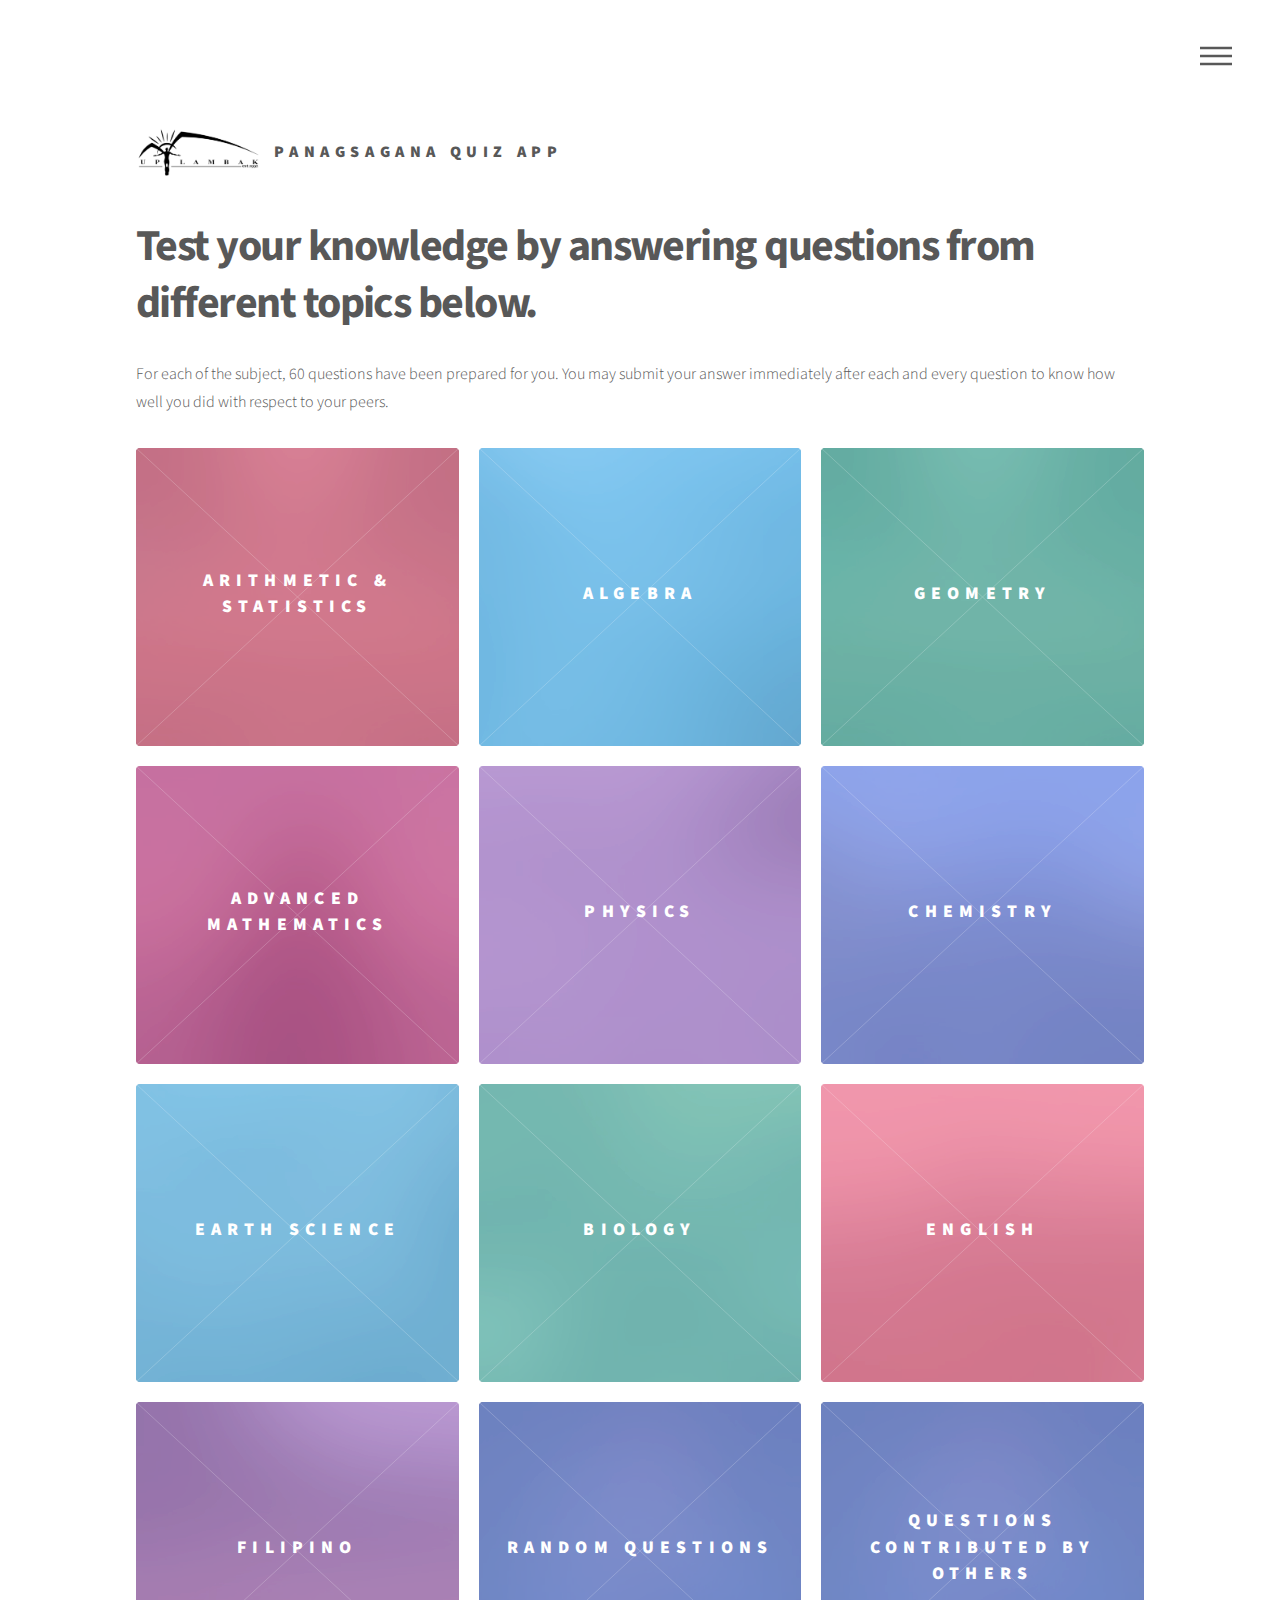
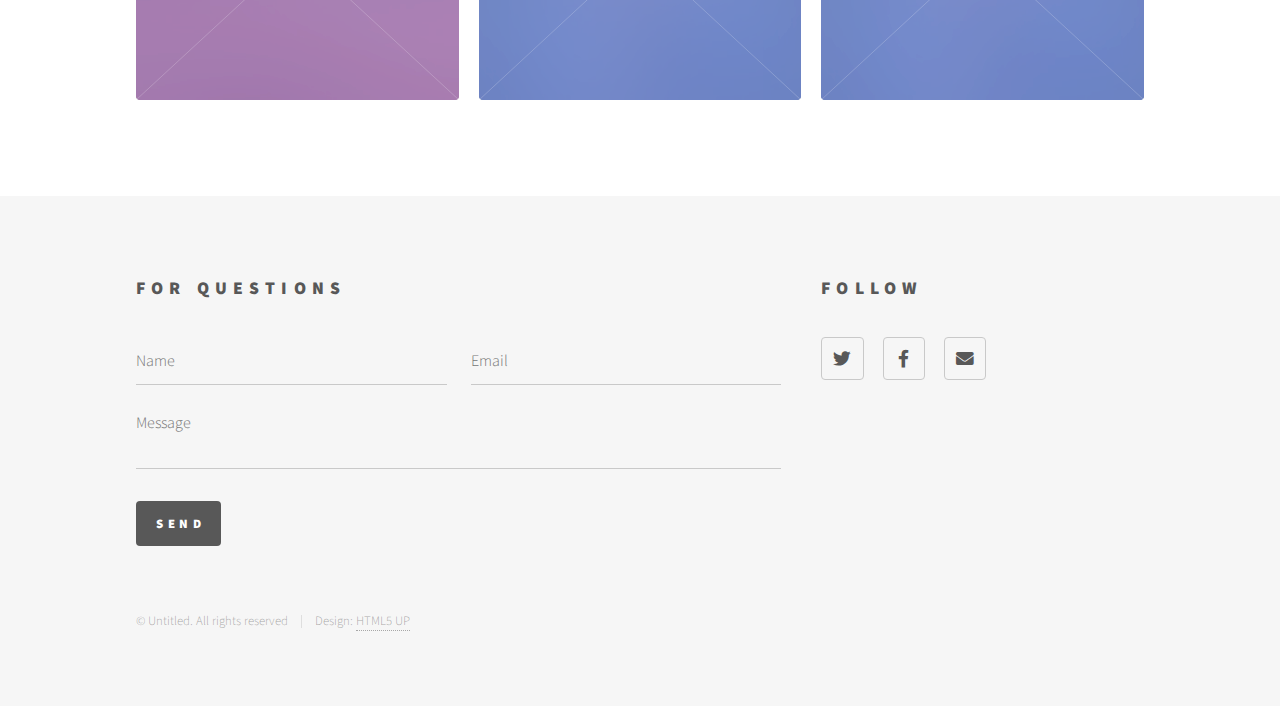
==== commit bb896ec8: "just checking" ====
--- a/index.html
+++ b/index.html
@@ -172,6 +172,18 @@
 									</span>
 									<a href="generic.html">
 										<h2>Random Questions</h2>
+										<div class="content">
+											<p>Sed nisl arcu euismod sit amet nisi lorem etiam dolor veroeros et feugiat.</p>
+										</div>
+									</a>
+								</article>
+
+								<article class="style6">
+									<span class="image">
+										<img src="images/pic11.jpg" alt="" />
+									</span>
+									<a href="generic.html">
+										<h2>Questions Contributed by Others</h2>
 										<div class="content">
 											<p>Sed nisl arcu euismod sit amet nisi lorem etiam dolor veroeros et feugiat.</p>
 										</div>
